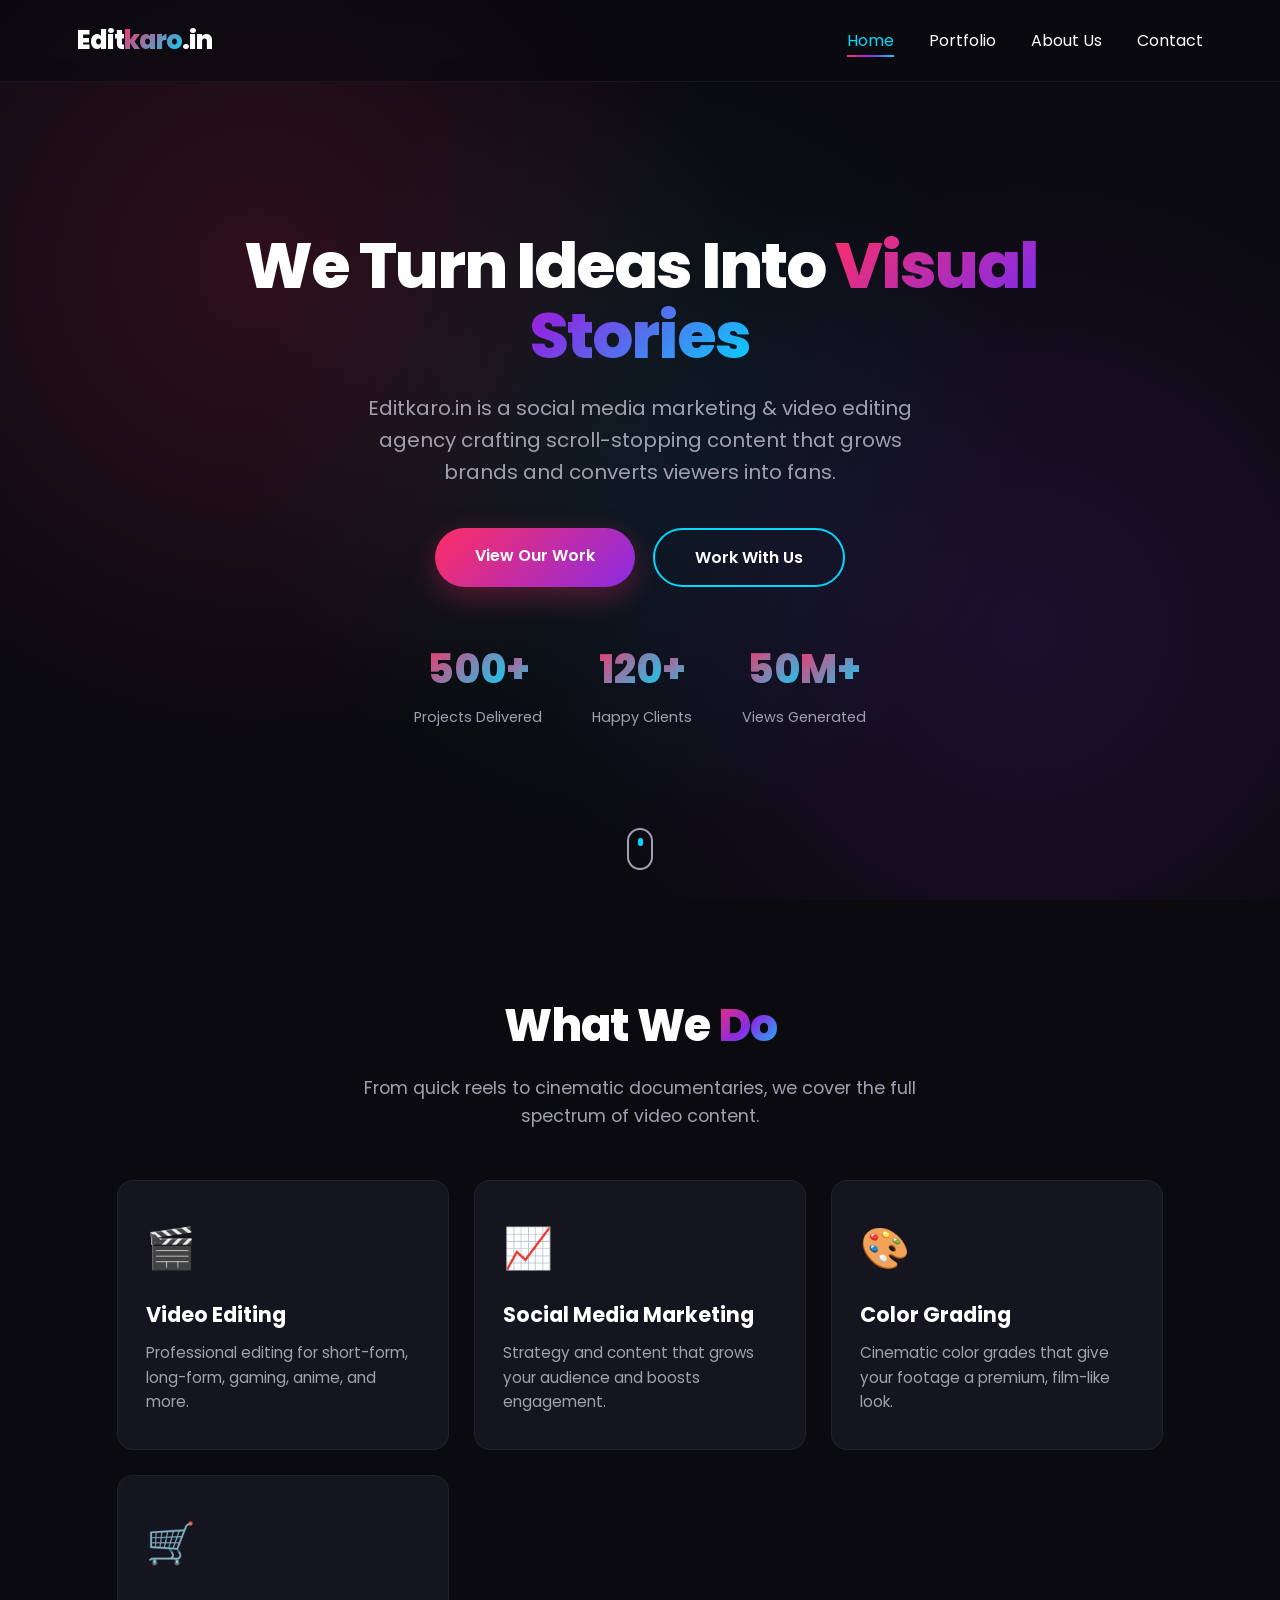
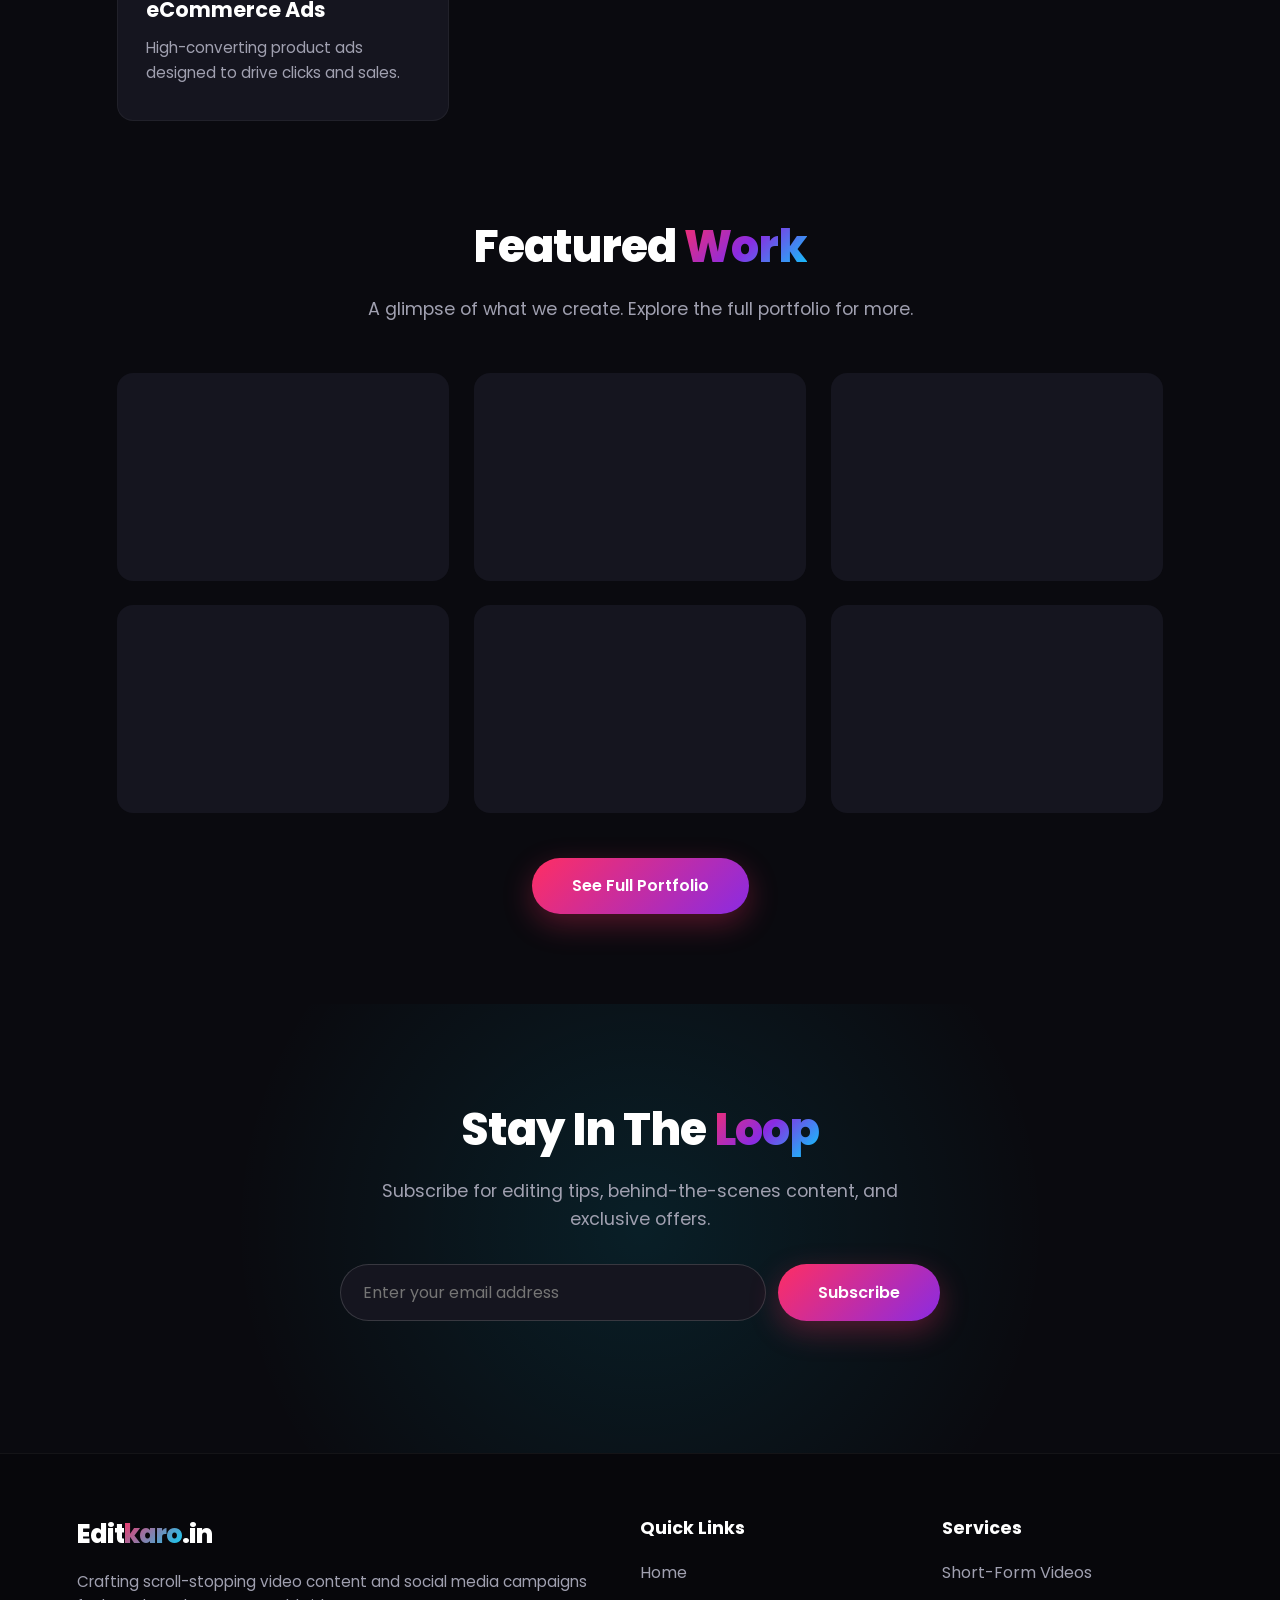
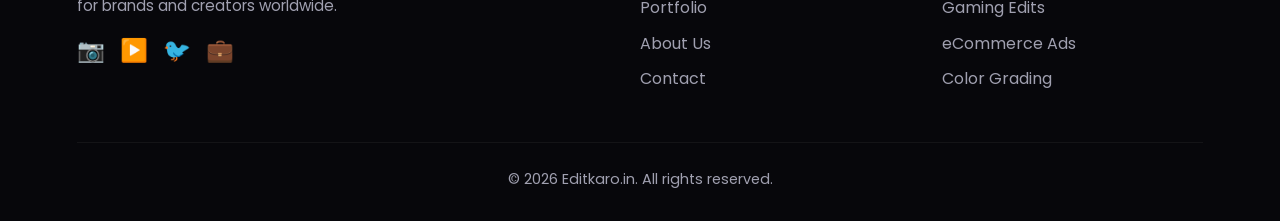
==== final-project/index.html @ 89b2201b "Add final-project: Complete Editkaro.in multi-page website" ====
<!DOCTYPE html>
<html lang="en">
<head>
    <meta charset="UTF-8">
    <meta name="viewport" content="width=device-width, initial-scale=1.0">

    <!-- SEO Meta Tags -->
    <title>Editkaro.in | Social Media Marketing & Video Editing Agency</title>
    <meta name="description" content="Editkaro.in is a creative social media marketing and video editing agency. We craft short-form videos, gaming edits, eCommerce ads, documentaries, and more that convert.">
    <meta name="keywords" content="video editing, social media marketing, short form videos, gaming edits, eCommerce ads, anime edits, Editkaro">
    <meta name="author" content="Editkaro.in">
    <meta name="robots" content="index, follow">

    <!-- Open Graph / Social Sharing -->
    <meta property="og:type" content="website">
    <meta property="og:title" content="Editkaro.in | Video Editing & Social Media Marketing">
    <meta property="og:description" content="We turn ideas into visual stories. Scroll-stopping content that converts.">
    <meta property="og:url" content="https://editkaro.in">
    <meta name="twitter:card" content="summary_large_image">

    <link rel="canonical" href="https://editkaro.in">
    <link rel="preconnect" href="https://fonts.googleapis.com">
    <link href="https://fonts.googleapis.com/css2?family=Poppins:wght@300;400;600;700;800&display=swap" rel="stylesheet">
    <link rel="stylesheet" href="css/styles.css">
</head>
<body>

    <!-- Navbar -->
    <nav class="navbar">
        <a href="index.html" class="logo">Edit<span>karo</span>.in</a>
        <button class="nav-toggle" id="navToggle" aria-label="Toggle navigation">
            <span></span><span></span><span></span>
        </button>
        <ul class="nav-links" id="navLinks">
            <li><a href="index.html" class="active">Home</a></li>
            <li><a href="portfolio.html">Portfolio</a></li>
            <li><a href="about.html">About Us</a></li>
            <li><a href="contact.html">Contact</a></li>
        </ul>
    </nav>

    <!-- Hero -->
    <header class="hero">
        <div class="hero-content">
            <h1 class="hero-title">We Turn Ideas Into <span class="gradient-text">Visual Stories</span></h1>
            <p class="hero-subtitle">Editkaro.in is a social media marketing & video editing agency crafting scroll-stopping content that grows brands and converts viewers into fans.</p>
            <div class="hero-btns">
                <a href="portfolio.html" class="cta-btn">View Our Work</a>
                <a href="contact.html" class="cta-btn btn-outline">Work With Us</a>
            </div>
            <div class="hero-stats">
                <div class="stat">
                    <span><span class="stat-number" data-target="500">0</span><span class="stat-plus">+</span></span>
                    <span class="stat-label">Projects Delivered</span>
                </div>
                <div class="stat">
                    <span><span class="stat-number" data-target="120">0</span><span class="stat-plus">+</span></span>
                    <span class="stat-label">Happy Clients</span>
                </div>
                <div class="stat">
                    <span><span class="stat-number" data-target="50">0</span><span class="stat-plus">M+</span></span>
                    <span class="stat-label">Views Generated</span>
                </div>
            </div>
        </div>
        <div class="scroll-indicator"><span></span></div>
    </header>

    <!-- Services -->
    <section class="section">
        <div class="container">
            <div class="section-head reveal">
                <h2 class="section-title">What We <span class="gradient-text">Do</span></h2>
                <p class="section-desc">From quick reels to cinematic documentaries, we cover the full spectrum of video content.</p>
            </div>
            <div class="services-grid">
                <div class="service-card reveal">
                    <div class="service-icon">🎬</div>
                    <h3>Video Editing</h3>
                    <p>Professional editing for short-form, long-form, gaming, anime, and more.</p>
                </div>
                <div class="service-card reveal">
                    <div class="service-icon">📈</div>
                    <h3>Social Media Marketing</h3>
                    <p>Strategy and content that grows your audience and boosts engagement.</p>
                </div>
                <div class="service-card reveal">
                    <div class="service-icon">🎨</div>
                    <h3>Color Grading</h3>
                    <p>Cinematic color grades that give your footage a premium, film-like look.</p>
                </div>
                <div class="service-card reveal">
                    <div class="service-icon">🛒</div>
                    <h3>eCommerce Ads</h3>
                    <p>High-converting product ads designed to drive clicks and sales.</p>
                </div>
            </div>
        </div>
    </section>

    <!-- Featured Work Preview -->
    <section class="section" style="padding-top:0;">
        <div class="container">
            <div class="section-head reveal">
                <h2 class="section-title">Featured <span class="gradient-text">Work</span></h2>
                <p class="section-desc">A glimpse of what we create. Explore the full portfolio for more.</p>
            </div>
            <div class="portfolio-grid" id="featuredGrid"></div>
            <div style="text-align:center; margin-top:45px;">
                <a href="portfolio.html" class="cta-btn">See Full Portfolio</a>
            </div>
        </div>
    </section>

    <!-- Email Subscribe -->
    <section class="subscribe-section">
        <div class="container">
            <div class="subscribe-box reveal">
                <h2 class="section-title">Stay In The <span class="gradient-text">Loop</span></h2>
                <p class="section-desc">Subscribe for editing tips, behind-the-scenes content, and exclusive offers.</p>
                <form class="subscribe-form" id="subscribeForm">
                    <input type="email" id="subscribeEmail" placeholder="Enter your email address" required>
                    <button type="submit" class="cta-btn">Subscribe</button>
                </form>
                <div class="form-message" id="subscribeMessage"></div>
            </div>
        </div>
    </section>

    <!-- Lightbox -->
    <div class="lightbox" id="lightbox">
        <span class="lightbox-close" id="lightboxClose">&times;</span>
        <div class="lightbox-content">
            <div class="lightbox-thumb" id="lightboxThumb"></div>
            <div class="lightbox-info">
                <span class="lightbox-category" id="lightboxCategory"></span>
                <h3 class="lightbox-title" id="lightboxTitle"></h3>
                <p class="lightbox-desc" id="lightboxDesc"></p>
                <a href="#" target="_blank" class="cta-btn" id="lightboxLink">Watch Video</a>
            </div>
        </div>
    </div>

    <!-- Footer -->
    <footer class="footer">
        <div class="footer-grid">
            <div class="footer-col">
                <div class="logo">Edit<span>karo</span>.in</div>
                <p style="margin-top:15px;">Crafting scroll-stopping video content and social media campaigns for brands and creators worldwide.</p>
                <div class="footer-socials">
                    <a href="#" aria-label="Instagram">📷</a>
                    <a href="#" aria-label="YouTube">▶️</a>
                    <a href="#" aria-label="Twitter">🐦</a>
                    <a href="#" aria-label="LinkedIn">💼</a>
                </div>
            </div>
            <div class="footer-col">
                <h4>Quick Links</h4>
                <ul>
                    <li><a href="index.html">Home</a></li>
                    <li><a href="portfolio.html">Portfolio</a></li>
                    <li><a href="about.html">About Us</a></li>
                    <li><a href="contact.html">Contact</a></li>
                </ul>
            </div>
            <div class="footer-col">
                <h4>Services</h4>
                <ul>
                    <li><a href="portfolio.html">Short-Form Videos</a></li>
                    <li><a href="portfolio.html">Gaming Edits</a></li>
                    <li><a href="portfolio.html">eCommerce Ads</a></li>
                    <li><a href="portfolio.html">Color Grading</a></li>
                </ul>
            </div>
        </div>
        <div class="footer-bottom">
            &copy; 2026 Editkaro.in. All rights reserved.
        </div>
    </footer>

    <script src="js/data.js"></script>
    <script src="js/main.js"></script>
    <script src="js/forms.js"></script>
</body>
</html>
---- final-project/css/styles.css ----
/* ===================================================
   Editkaro.in - Complete Website Stylesheet
   =================================================== */

* {
    margin: 0;
    padding: 0;
    box-sizing: border-box;
}

:root {
    --bg-dark: #0a0a0f;
    --bg-card: #15151f;
    --bg-elevated: #1c1c2a;
    --accent1: #ff2e63;
    --accent2: #8a2be2;
    --accent3: #00d9ff;
    --text-light: #ffffff;
    --text-muted: #a0a0b0;
    --gradient: linear-gradient(135deg, var(--accent1), var(--accent2), var(--accent3));
    --gradient-btn: linear-gradient(135deg, var(--accent1), var(--accent2));
}

html {
    scroll-behavior: smooth;
}

body {
    font-family: 'Poppins', sans-serif;
    background: var(--bg-dark);
    color: var(--text-light);
    overflow-x: hidden;
    line-height: 1.6;
}

a {
    text-decoration: none;
    color: inherit;
}

img {
    max-width: 100%;
    display: block;
}

.gradient-text {
    background: var(--gradient);
    -webkit-background-clip: text;
    background-clip: text;
    -webkit-text-fill-color: transparent;
}

.container {
    max-width: 1200px;
    margin: 0 auto;
    padding: 0 6%;
}

/* ===== Buttons ===== */
.cta-btn {
    display: inline-block;
    padding: 15px 40px;
    background: var(--gradient-btn);
    color: #fff;
    border: none;
    border-radius: 50px;
    font-family: inherit;
    font-weight: 600;
    font-size: 1rem;
    cursor: pointer;
    transition: transform 0.3s ease, box-shadow 0.3s ease;
    box-shadow: 0 10px 30px rgba(255, 46, 99, 0.3);
}

.cta-btn:hover {
    transform: translateY(-3px) scale(1.03);
    box-shadow: 0 15px 40px rgba(255, 46, 99, 0.5);
}

.btn-outline {
    background: transparent;
    border: 2px solid var(--accent3);
    box-shadow: none;
}

.btn-outline:hover {
    background: var(--accent3);
    color: var(--bg-dark);
}

/* ===== Navbar ===== */
.navbar {
    display: flex;
    justify-content: space-between;
    align-items: center;
    padding: 20px 6%;
    position: fixed;
    top: 0;
    left: 0;
    width: 100%;
    z-index: 1000;
    background: rgba(10, 10, 15, 0.75);
    backdrop-filter: blur(12px);
    border-bottom: 1px solid rgba(255, 255, 255, 0.05);
}

.logo {
    font-size: 1.6rem;
    font-weight: 800;
    letter-spacing: -1px;
}

.logo span {
    background: linear-gradient(135deg, var(--accent1), var(--accent3));
    -webkit-background-clip: text;
    background-clip: text;
    -webkit-text-fill-color: transparent;
}

.nav-links {
    display: flex;
    list-style: none;
    gap: 35px;
    align-items: center;
}

.nav-links a {
    font-weight: 400;
    transition: color 0.3s ease;
    position: relative;
}

.nav-links a::after {
    content: '';
    position: absolute;
    bottom: -5px;
    left: 0;
    width: 0;
    height: 2px;
    background: var(--gradient);
    transition: width 0.3s ease;
}

.nav-links a:hover,
.nav-links a.active {
    color: var(--accent3);
}

.nav-links a:hover::after,
.nav-links a.active::after {
    width: 100%;
}

.nav-toggle {
    display: none;
    flex-direction: column;
    gap: 5px;
    background: none;
    border: none;
    cursor: pointer;
    z-index: 1100;
}

.nav-toggle span {
    width: 25px;
    height: 3px;
    background: var(--text-light);
    border-radius: 3px;
    transition: 0.3s;
}

/* ===== Hero ===== */
.hero {
    min-height: 100vh;
    display: flex;
    flex-direction: column;
    justify-content: center;
    align-items: center;
    text-align: center;
    padding: 120px 6% 60px;
    position: relative;
    background:
        radial-gradient(circle at 20% 30%, rgba(255, 46, 99, 0.15), transparent 40%),
        radial-gradient(circle at 80% 70%, rgba(138, 43, 226, 0.15), transparent 40%),
        radial-gradient(circle at 50% 50%, rgba(0, 217, 255, 0.08), transparent 50%);
}

.hero-content {
    max-width: 850px;
    animation: fadeUp 1s ease-out;
}

@keyframes fadeUp {
    from { opacity: 0; transform: translateY(40px); }
    to { opacity: 1; transform: translateY(0); }
}

.hero-title {
    font-size: 4rem;
    font-weight: 800;
    line-height: 1.1;
    margin-bottom: 20px;
    letter-spacing: -2px;
}

.hero-subtitle {
    font-size: 1.25rem;
    color: var(--text-muted);
    margin-bottom: 40px;
    max-width: 600px;
    margin-left: auto;
    margin-right: auto;
}

.hero-btns {
    display: flex;
    gap: 18px;
    justify-content: center;
    flex-wrap: wrap;
}

/* Hero Stats */
.hero-stats {
    display: flex;
    justify-content: center;
    gap: 50px;
    margin: 50px 0 0;
    flex-wrap: wrap;
}

.stat {
    display: flex;
    flex-direction: column;
    align-items: center;
}

.stat-number, .stat-plus {
    font-size: 2.5rem;
    font-weight: 800;
    background: linear-gradient(135deg, var(--accent1), var(--accent3));
    -webkit-background-clip: text;
    background-clip: text;
    -webkit-text-fill-color: transparent;
    display: inline;
}

.stat-label {
    font-size: 0.9rem;
    color: var(--text-muted);
    margin-top: 5px;
}

/* Scroll Indicator */
.scroll-indicator {
    position: absolute;
    bottom: 30px;
    left: 50%;
    transform: translateX(-50%);
    width: 26px;
    height: 42px;
    border: 2px solid var(--text-muted);
    border-radius: 20px;
    display: flex;
    justify-content: center;
}

.scroll-indicator span {
    width: 5px;
    height: 8px;
    background: var(--accent3);
    border-radius: 5px;
    margin-top: 8px;
    animation: scrollDown 1.5s infinite;
}

@keyframes scrollDown {
    0% { opacity: 1; transform: translateY(0); }
    100% { opacity: 0; transform: translateY(15px); }
}

/* ===== Page Header (sub pages) ===== */
.page-header {
    padding: 160px 6% 70px;
    text-align: center;
    background:
        radial-gradient(circle at 50% 0%, rgba(138, 43, 226, 0.18), transparent 60%);
}

.page-header h1 {
    font-size: 3.2rem;
    font-weight: 800;
    margin-bottom: 15px;
    letter-spacing: -1px;
}

.page-header p {
    color: var(--text-muted);
    font-size: 1.15rem;
    max-width: 600px;
    margin: 0 auto;
}

/* ===== Section Heads ===== */
.section {
    padding: 90px 0;
}

.section-head {
    text-align: center;
    margin-bottom: 50px;
}

.section-title {
    font-size: 2.8rem;
    font-weight: 800;
    margin-bottom: 12px;
    letter-spacing: -1px;
}

.section-desc {
    color: var(--text-muted);
    font-size: 1.1rem;
    max-width: 600px;
    margin: 0 auto;
}

/* ===== Services Grid ===== */
.services-grid {
    display: grid;
    grid-template-columns: repeat(auto-fit, minmax(260px, 1fr));
    gap: 25px;
}

.service-card {
    background: var(--bg-card);
    padding: 35px 28px;
    border-radius: 16px;
    border: 1px solid rgba(255, 255, 255, 0.05);
    transition: transform 0.3s ease, border-color 0.3s ease;
}

.service-card:hover {
    transform: translateY(-8px);
    border-color: var(--accent2);
}

.service-icon {
    font-size: 2.5rem;
    margin-bottom: 18px;
}

.service-card h3 {
    font-size: 1.3rem;
    margin-bottom: 10px;
}

.service-card p {
    color: var(--text-muted);
    font-size: 0.95rem;
}

/* ===== Filters ===== */
.filters {
    display: flex;
    flex-wrap: wrap;
    justify-content: center;
    gap: 12px;
    margin-bottom: 50px;
}

.filter-btn {
    padding: 10px 22px;
    background: var(--bg-card);
    color: var(--text-muted);
    border: 1px solid rgba(255, 255, 255, 0.1);
    border-radius: 30px;
    cursor: pointer;
    font-family: inherit;
    font-size: 0.9rem;
    font-weight: 500;
    transition: all 0.3s ease;
}

.filter-btn:hover {
    color: #fff;
    border-color: var(--accent3);
}

.filter-btn.active {
    background: var(--gradient-btn);
    color: #fff;
    border-color: transparent;
}

/* ===== Portfolio Grid ===== */
.portfolio-grid {
    display: grid;
    grid-template-columns: repeat(auto-fill, minmax(300px, 1fr));
    gap: 25px;
}

.portfolio-item {
    position: relative;
    border-radius: 16px;
    overflow: hidden;
    cursor: pointer;
    aspect-ratio: 16 / 10;
    background: var(--bg-card);
    animation: itemFade 0.5s ease forwards;
}

@keyframes itemFade {
    from { opacity: 0; transform: scale(0.9); }
    to { opacity: 1; transform: scale(1); }
}

.portfolio-item .thumb {
    width: 100%;
    height: 100%;
    background-size: cover;
    background-position: center;
    transition: transform 0.5s ease;
}

.portfolio-item:hover .thumb {
    transform: scale(1.1);
}

.portfolio-item .overlay {
    position: absolute;
    inset: 0;
    background: linear-gradient(to top, rgba(10, 10, 15, 0.95) 0%, rgba(10, 10, 15, 0.3) 60%, transparent 100%);
    display: flex;
    flex-direction: column;
    justify-content: flex-end;
    padding: 20px;
    opacity: 0;
    transition: opacity 0.4s ease;
}

.portfolio-item:hover .overlay {
    opacity: 1;
}

.portfolio-item .play-icon {
    position: absolute;
    top: 50%;
    left: 50%;
    transform: translate(-50%, -50%) scale(0.5);
    width: 60px;
    height: 60px;
    background: rgba(255, 255, 255, 0.15);
    backdrop-filter: blur(5px);
    border-radius: 50%;
    display: flex;
    align-items: center;
    justify-content: center;
    opacity: 0;
    transition: all 0.4s ease;
}

.portfolio-item .play-icon::after {
    content: '';
    border-left: 18px solid #fff;
    border-top: 11px solid transparent;
    border-bottom: 11px solid transparent;
    margin-left: 5px;
}

.portfolio-item:hover .play-icon {
    opacity: 1;
    transform: translate(-50%, -50%) scale(1);
}

.portfolio-item .item-category {
    font-size: 0.75rem;
    color: var(--accent3);
    text-transform: uppercase;
    letter-spacing: 1.5px;
    font-weight: 600;
    margin-bottom: 5px;
}

.portfolio-item .item-title {
    font-size: 1.1rem;
    font-weight: 600;
}

/* ===== Lightbox ===== */
.lightbox {
    position: fixed;
    inset: 0;
    background: rgba(5, 5, 10, 0.95);
    backdrop-filter: blur(10px);
    z-index: 2000;
    display: flex;
    align-items: center;
    justify-content: center;
    padding: 20px;
    opacity: 0;
    visibility: hidden;
    transition: opacity 0.3s ease, visibility 0.3s ease;
}

.lightbox.active {
    opacity: 1;
    visibility: visible;
}

.lightbox-content {
    background: var(--bg-card);
    border-radius: 20px;
    overflow: hidden;
    max-width: 800px;
    width: 100%;
    display: grid;
    grid-template-columns: 1fr 1fr;
    transform: scale(0.85);
    transition: transform 0.3s ease;
    border: 1px solid rgba(255, 255, 255, 0.1);
}

.lightbox.active .lightbox-content {
    transform: scale(1);
}

.lightbox-thumb {
    background-size: cover;
    background-position: center;
    min-height: 350px;
}

.lightbox-info {
    padding: 40px;
    display: flex;
    flex-direction: column;
    justify-content: center;
}

.lightbox-category {
    font-size: 0.8rem;
    color: var(--accent3);
    text-transform: uppercase;
    letter-spacing: 2px;
    font-weight: 600;
    margin-bottom: 12px;
}

.lightbox-title {
    font-size: 1.8rem;
    margin-bottom: 15px;
}

.lightbox-desc {
    color: var(--text-muted);
    margin-bottom: 30px;
}

.lightbox-close {
    position: absolute;
    top: 25px;
    right: 35px;
    font-size: 2.5rem;
    color: #fff;
    cursor: pointer;
    transition: transform 0.3s ease, color 0.3s ease;
    line-height: 1;
}

.lightbox-close:hover {
    transform: rotate(90deg);
    color: var(--accent1);
}

/* ===== Email Subscribe Section ===== */
.subscribe-section {
    padding: 90px 0;
    text-align: center;
    background:
        radial-gradient(circle at 50% 50%, rgba(0, 217, 255, 0.1), transparent 60%);
}

.subscribe-box {
    max-width: 600px;
    margin: 0 auto;
}

.subscribe-form {
    display: flex;
    gap: 12px;
    margin-top: 30px;
    flex-wrap: wrap;
    justify-content: center;
}

.subscribe-form input {
    flex: 1;
    min-width: 250px;
    padding: 15px 22px;
    border-radius: 50px;
    border: 1px solid rgba(255, 255, 255, 0.15);
    background: var(--bg-card);
    color: #fff;
    font-family: inherit;
    font-size: 1rem;
}

.subscribe-form input:focus {
    outline: none;
    border-color: var(--accent3);
}

.form-message {
    margin-top: 18px;
    font-size: 0.95rem;
    min-height: 24px;
}

.form-message.success { color: #38ef7d; }
.form-message.error { color: var(--accent1); }

/* ===== Team Grid ===== */
.team-grid {
    display: grid;
    grid-template-columns: repeat(auto-fit, minmax(220px, 1fr));
    gap: 28px;
}

.team-card {
    background: var(--bg-card);
    border-radius: 16px;
    padding: 30px 20px;
    text-align: center;
    border: 1px solid rgba(255, 255, 255, 0.05);
    transition: transform 0.3s ease, border-color 0.3s ease;
}

.team-card:hover {
    transform: translateY(-8px);
    border-color: var(--accent1);
}

.team-card img {
    width: 110px;
    height: 110px;
    border-radius: 50%;
    object-fit: cover;
    margin: 0 auto 18px;
    border: 3px solid var(--accent2);
}

.team-card h3 {
    font-size: 1.2rem;
    margin-bottom: 4px;
}

.team-card .role {
    color: var(--accent3);
    font-size: 0.9rem;
    margin-bottom: 12px;
}

.team-card .socials {
    display: flex;
    justify-content: center;
    gap: 12px;
    font-size: 1.2rem;
}

/* ===== Mission / Vision ===== */
.mv-grid {
    display: grid;
    grid-template-columns: repeat(auto-fit, minmax(280px, 1fr));
    gap: 28px;
    margin-bottom: 70px;
}

.mv-card {
    background: var(--bg-card);
    padding: 40px 32px;
    border-radius: 16px;
    border-left: 4px solid var(--accent1);
}

.mv-card:nth-child(2) {
    border-left-color: var(--accent3);
}

.mv-card h3 {
    font-size: 1.6rem;
    margin-bottom: 15px;
}

.mv-card p {
    color: var(--text-muted);
}

/* ===== Contact Page ===== */
.contact-wrapper {
    display: grid;
    grid-template-columns: 1fr 1fr;
    gap: 50px;
    align-items: start;
}

.contact-info h3 {
    font-size: 1.8rem;
    margin-bottom: 20px;
}

.contact-info p {
    color: var(--text-muted);
    margin-bottom: 25px;
}

.contact-detail {
    display: flex;
    align-items: center;
    gap: 15px;
    margin-bottom: 20px;
}

.contact-detail .icon {
    font-size: 1.5rem;
    width: 50px;
    height: 50px;
    background: var(--bg-card);
    border-radius: 12px;
    display: flex;
    align-items: center;
    justify-content: center;
    flex-shrink: 0;
}

.contact-form {
    background: var(--bg-card);
    padding: 35px;
    border-radius: 16px;
    border: 1px solid rgba(255, 255, 255, 0.05);
}

.form-group {
    margin-bottom: 20px;
}

.form-group label {
    display: block;
    margin-bottom: 8px;
    font-size: 0.9rem;
    color: var(--text-muted);
}

.form-group input,
.form-group textarea {
    width: 100%;
    padding: 13px 18px;
    border-radius: 10px;
    border: 1px solid rgba(255, 255, 255, 0.15);
    background: var(--bg-elevated);
    color: #fff;
    font-family: inherit;
    font-size: 0.95rem;
}

.form-group input:focus,
.form-group textarea:focus {
    outline: none;
    border-color: var(--accent3);
}

.form-group textarea {
    resize: vertical;
    min-height: 120px;
}

/* ===== Footer ===== */
.footer {
    background: #07070b;
    padding: 60px 6% 30px;
    border-top: 1px solid rgba(255, 255, 255, 0.05);
}

.footer-grid {
    display: grid;
    grid-template-columns: 2fr 1fr 1fr;
    gap: 40px;
    max-width: 1200px;
    margin: 0 auto 40px;
}

.footer-col h4 {
    font-size: 1.1rem;
    margin-bottom: 18px;
}

.footer-col p {
    color: var(--text-muted);
    font-size: 0.95rem;
    margin-bottom: 12px;
}

.footer-col ul {
    list-style: none;
}

.footer-col ul li {
    margin-bottom: 10px;
}

.footer-col ul li a {
    color: var(--text-muted);
    transition: color 0.3s ease;
}

.footer-col ul li a:hover {
    color: var(--accent3);
}

.footer-socials {
    display: flex;
    gap: 15px;
    font-size: 1.4rem;
    margin-top: 15px;
}

.footer-bottom {
    text-align: center;
    color: var(--text-muted);
    font-size: 0.9rem;
    padding-top: 25px;
    border-top: 1px solid rgba(255, 255, 255, 0.05);
    max-width: 1200px;
    margin: 0 auto;
}

/* ===== Reveal on Scroll ===== */
.reveal {
    opacity: 0;
    transform: translateY(40px);
    transition: opacity 0.7s ease, transform 0.7s ease;
}

.reveal.visible {
    opacity: 1;
    transform: translateY(0);
}

/* ===== Responsive ===== */
@media (max-width: 768px) {
    .nav-toggle {
        display: flex;
    }

    .nav-links {
        position: fixed;
        top: 0;
        right: 0;
        height: 100vh;
        flex-direction: column;
        justify-content: center;
        background: rgba(15, 15, 25, 0.98);
        backdrop-filter: blur(12px);
        width: 250px;
        gap: 35px;
        transform: translateX(100%);
        transition: transform 0.4s ease;
    }

    .nav-links.open {
        transform: translateX(0);
    }

    .hero-title {
        font-size: 2.5rem;
        letter-spacing: -1px;
    }

    .hero-subtitle {
        font-size: 1.05rem;
    }

    .section-title,
    .page-header h1 {
        font-size: 2rem;
    }

    .lightbox-content {
        grid-template-columns: 1fr;
        max-width: 400px;
    }

    .lightbox-thumb {
        min-height: 200px;
    }

    .contact-wrapper {
        grid-template-columns: 1fr;
        gap: 35px;
    }

    .footer-grid {
        grid-template-columns: 1fr;
        gap: 30px;
    }
}

@media (max-width: 480px) {
    .hero-title {
        font-size: 2rem;
    }

    .hero-stats {
        gap: 25px;
    }

    .portfolio-grid {
        grid-template-columns: 1fr;
    }

    .subscribe-form input {
        min-width: 100%;
    }

    .section {
        padding: 60px 0;
    }
}
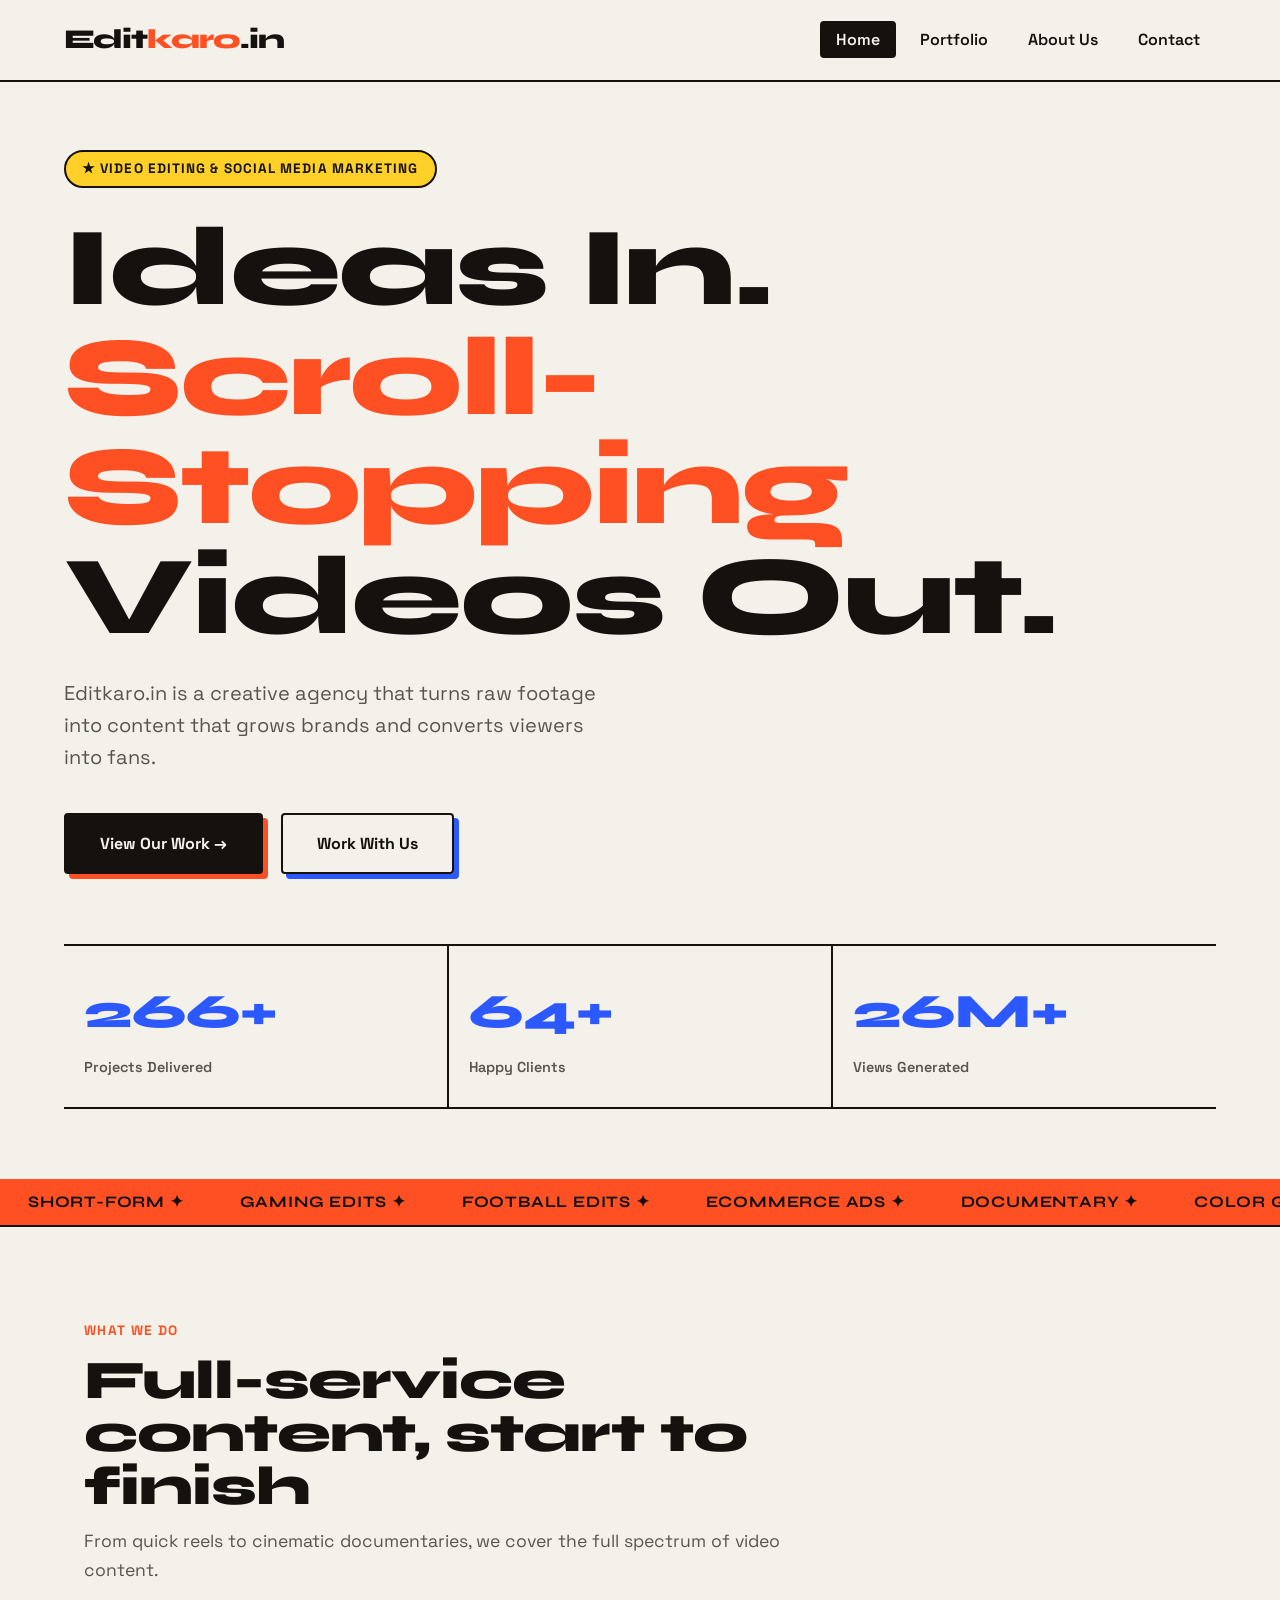
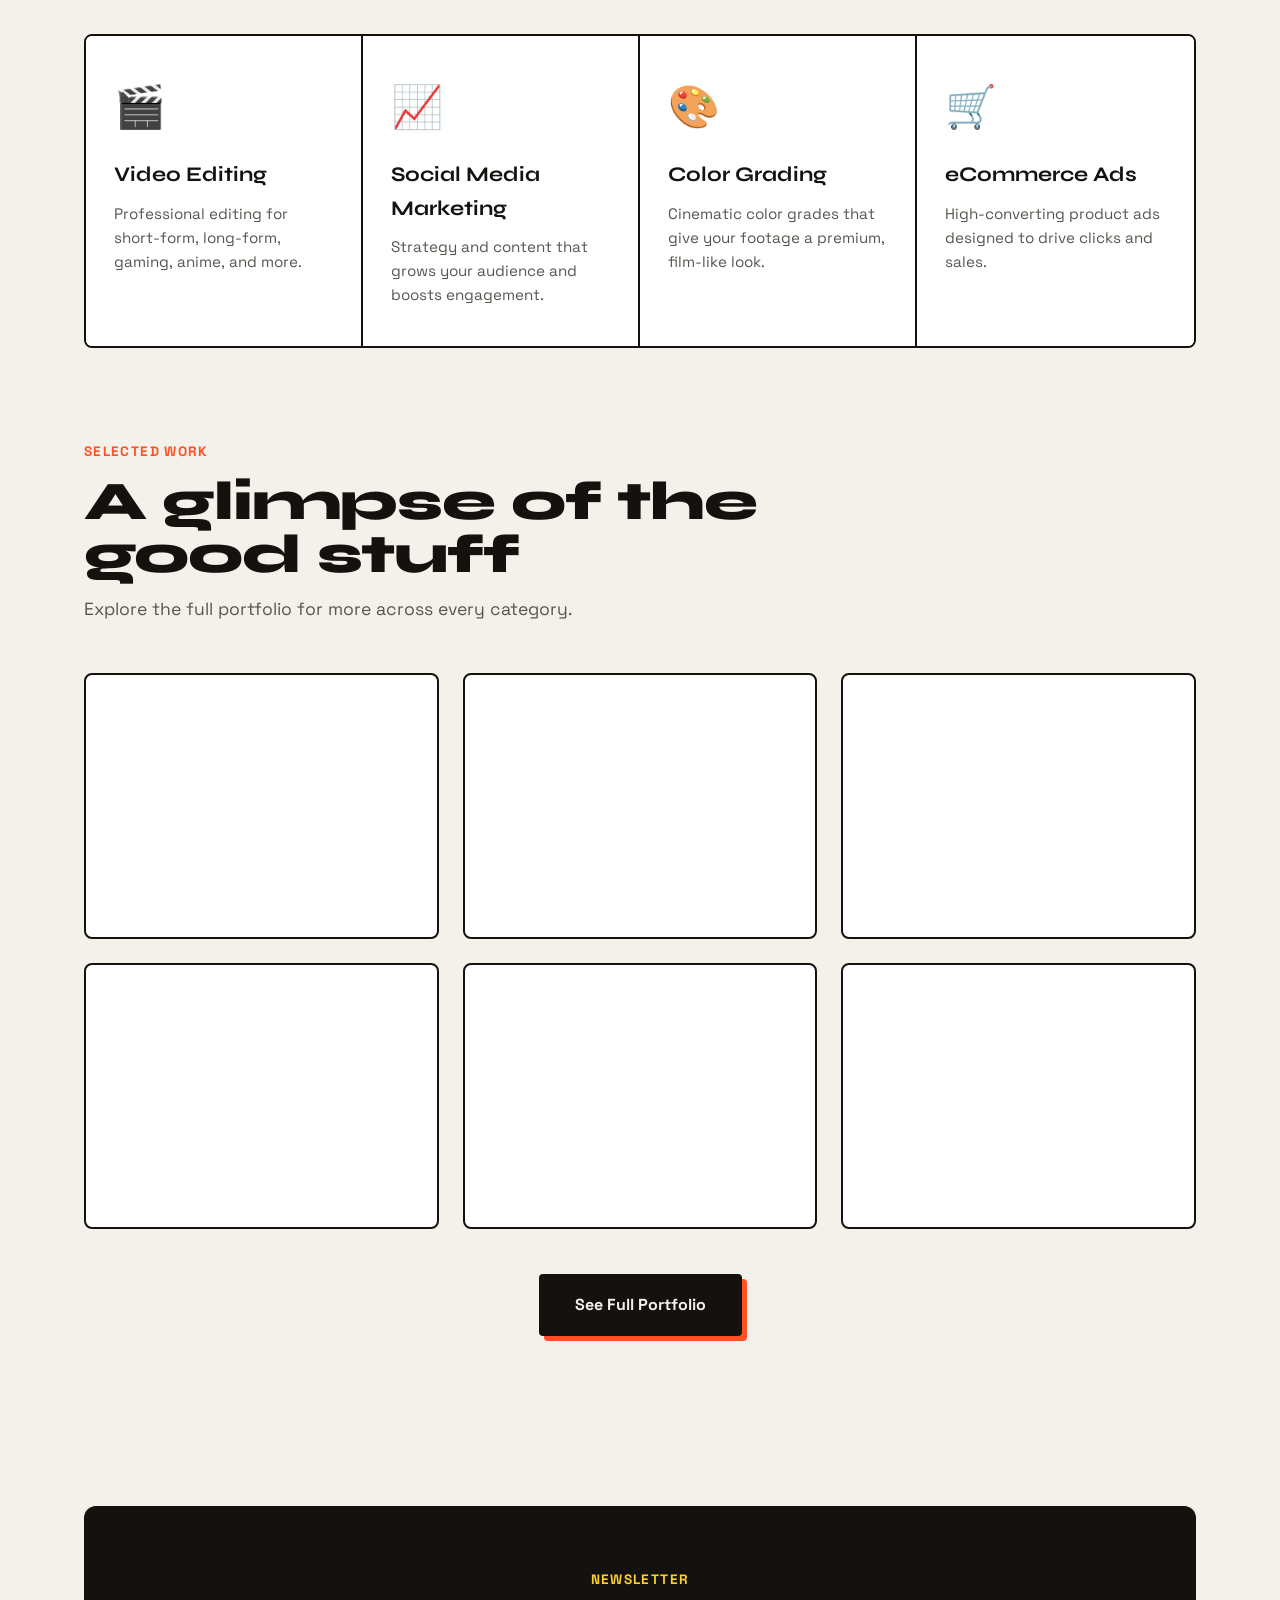
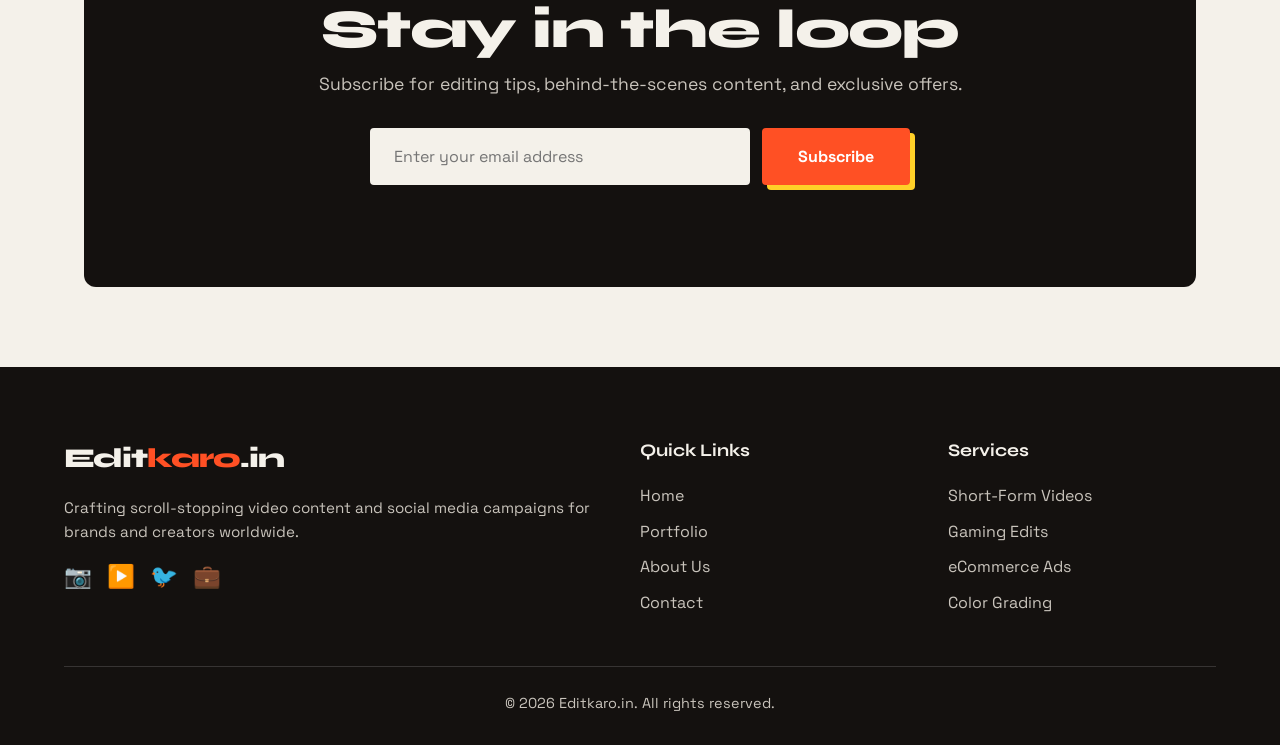
==== commit dfcb30b4: "Redesign final-project with bold editorial light theme (distinct from assignment-4)" ====
--- a/final-project/index.html
+++ b/final-project/index.html
@@ -20,7 +20,7 @@
 
     <link rel="canonical" href="https://editkaro.in">
     <link rel="preconnect" href="https://fonts.googleapis.com">
-    <link href="https://fonts.googleapis.com/css2?family=Poppins:wght@300;400;600;700;800&display=swap" rel="stylesheet">
+    <link href="https://fonts.googleapis.com/css2?family=Space+Grotesk:wght@400;500;600;700&family=Syne:wght@600;700;800&display=swap" rel="stylesheet">
     <link rel="stylesheet" href="css/styles.css">
 </head>
 <body>
@@ -41,36 +41,44 @@
 
     <!-- Hero -->
     <header class="hero">
-        <div class="hero-content">
-            <h1 class="hero-title">We Turn Ideas Into <span class="gradient-text">Visual Stories</span></h1>
-            <p class="hero-subtitle">Editkaro.in is a social media marketing & video editing agency crafting scroll-stopping content that grows brands and converts viewers into fans.</p>
+        <div class="hero-inner">
+            <span class="hero-eyebrow">★ Video Editing & Social Media Marketing</span>
+            <h1 class="hero-title display">Ideas In. <em>Scroll-Stopping</em> Videos Out.</h1>
+            <p class="hero-subtitle">Editkaro.in is a creative agency that turns raw footage into content that grows brands and converts viewers into fans.</p>
             <div class="hero-btns">
-                <a href="portfolio.html" class="cta-btn">View Our Work</a>
+                <a href="portfolio.html" class="cta-btn">View Our Work →</a>
                 <a href="contact.html" class="cta-btn btn-outline">Work With Us</a>
             </div>
             <div class="hero-stats">
                 <div class="stat">
-                    <span><span class="stat-number" data-target="500">0</span><span class="stat-plus">+</span></span>
+                    <span class="stat-number" data-target="500">0</span><span class="stat-plus">+</span>
                     <span class="stat-label">Projects Delivered</span>
                 </div>
                 <div class="stat">
-                    <span><span class="stat-number" data-target="120">0</span><span class="stat-plus">+</span></span>
+                    <span class="stat-number" data-target="120">0</span><span class="stat-plus">+</span>
                     <span class="stat-label">Happy Clients</span>
                 </div>
                 <div class="stat">
-                    <span><span class="stat-number" data-target="50">0</span><span class="stat-plus">M+</span></span>
+                    <span class="stat-number" data-target="50">0</span><span class="stat-plus">M+</span>
                     <span class="stat-label">Views Generated</span>
                 </div>
             </div>
         </div>
-        <div class="scroll-indicator"><span></span></div>
     </header>
+
+    <!-- Marquee Ticker -->
+    <div class="marquee">
+        <div class="marquee-track">
+            <span>Short-Form ✦</span><span>Gaming Edits ✦</span><span>Football Edits ✦</span><span>eCommerce Ads ✦</span><span>Documentary ✦</span><span>Color Grading ✦</span><span>Anime ✦</span><span>Ads ✦</span><span>Short-Form ✦</span><span>Gaming Edits ✦</span><span>Football Edits ✦</span><span>eCommerce Ads ✦</span><span>Documentary ✦</span><span>Color Grading ✦</span><span>Anime ✦</span><span>Ads ✦</span>
+        </div>
+    </div>
 
     <!-- Services -->
     <section class="section">
         <div class="container">
             <div class="section-head reveal">
-                <h2 class="section-title">What We <span class="gradient-text">Do</span></h2>
+                <span class="section-tag">What We Do</span>
+                <h2 class="section-title display">Full-service content, start to finish</h2>
                 <p class="section-desc">From quick reels to cinematic documentaries, we cover the full spectrum of video content.</p>
             </div>
             <div class="services-grid">
@@ -102,8 +110,9 @@
     <section class="section" style="padding-top:0;">
         <div class="container">
             <div class="section-head reveal">
-                <h2 class="section-title">Featured <span class="gradient-text">Work</span></h2>
-                <p class="section-desc">A glimpse of what we create. Explore the full portfolio for more.</p>
+                <span class="section-tag">Selected Work</span>
+                <h2 class="section-title display">A glimpse of the good stuff</h2>
+                <p class="section-desc">Explore the full portfolio for more across every category.</p>
             </div>
             <div class="portfolio-grid" id="featuredGrid"></div>
             <div style="text-align:center; margin-top:45px;">
@@ -116,7 +125,8 @@
     <section class="subscribe-section">
         <div class="container">
             <div class="subscribe-box reveal">
-                <h2 class="section-title">Stay In The <span class="gradient-text">Loop</span></h2>
+                <span class="section-tag">Newsletter</span>
+                <h2 class="section-title display">Stay in the loop</h2>
                 <p class="section-desc">Subscribe for editing tips, behind-the-scenes content, and exclusive offers.</p>
                 <form class="subscribe-form" id="subscribeForm">
                     <input type="email" id="subscribeEmail" placeholder="Enter your email address" required>
--- a/final-project/css/styles.css
+++ b/final-project/css/styles.css
@@ -1,5 +1,6 @@
 /* ===================================================
    Editkaro.in - Complete Website Stylesheet
+   Design: Bold editorial light theme
    =================================================== */
 
 * {
@@ -9,16 +10,14 @@
 }
 
 :root {
-    --bg-dark: #0a0a0f;
-    --bg-card: #15151f;
-    --bg-elevated: #1c1c2a;
-    --accent1: #ff2e63;
-    --accent2: #8a2be2;
-    --accent3: #00d9ff;
-    --text-light: #ffffff;
-    --text-muted: #a0a0b0;
-    --gradient: linear-gradient(135deg, var(--accent1), var(--accent2), var(--accent3));
-    --gradient-btn: linear-gradient(135deg, var(--accent1), var(--accent2));
+    --bg: #f4f1ea;
+    --bg-alt: #ffffff;
+    --ink: #14110f;
+    --ink-soft: #5a544e;
+    --accent: #ff5024;       /* electric orange */
+    --accent-2: #2b59ff;     /* bold blue */
+    --accent-3: #ffd028;     /* sun yellow */
+    --line: #14110f;
 }
 
 html {
@@ -26,66 +25,67 @@
 }
 
 body {
-    font-family: 'Poppins', sans-serif;
-    background: var(--bg-dark);
-    color: var(--text-light);
+    font-family: 'Space Grotesk', sans-serif;
+    background: var(--bg);
+    color: var(--ink);
     overflow-x: hidden;
     line-height: 1.6;
 }
 
-a {
-    text-decoration: none;
-    color: inherit;
-}
-
-img {
-    max-width: 100%;
-    display: block;
-}
-
-.gradient-text {
-    background: var(--gradient);
-    -webkit-background-clip: text;
-    background-clip: text;
-    -webkit-text-fill-color: transparent;
+a { text-decoration: none; color: inherit; }
+img { max-width: 100%; display: block; }
+
+.display {
+    font-family: 'Syne', sans-serif;
+    font-weight: 800;
+    letter-spacing: -0.02em;
+    line-height: 0.98;
 }
 
 .container {
-    max-width: 1200px;
+    max-width: 1240px;
     margin: 0 auto;
-    padding: 0 6%;
+    padding: 0 5%;
 }
 
 /* ===== Buttons ===== */
 .cta-btn {
-    display: inline-block;
-    padding: 15px 40px;
-    background: var(--gradient-btn);
-    color: #fff;
-    border: none;
-    border-radius: 50px;
-    font-family: inherit;
-    font-weight: 600;
+    display: inline-flex;
+    align-items: center;
+    gap: 10px;
+    padding: 16px 34px;
+    background: var(--ink);
+    color: var(--bg);
+    border: 2px solid var(--ink);
+    border-radius: 4px;
+    font-family: 'Space Grotesk', sans-serif;
+    font-weight: 700;
     font-size: 1rem;
     cursor: pointer;
-    transition: transform 0.3s ease, box-shadow 0.3s ease;
-    box-shadow: 0 10px 30px rgba(255, 46, 99, 0.3);
+    transition: transform 0.15s ease, background 0.2s ease, color 0.2s ease, box-shadow 0.2s ease;
+    box-shadow: 5px 5px 0 var(--accent);
 }
 
 .cta-btn:hover {
-    transform: translateY(-3px) scale(1.03);
-    box-shadow: 0 15px 40px rgba(255, 46, 99, 0.5);
+    transform: translate(-2px, -2px);
+    box-shadow: 7px 7px 0 var(--accent);
+}
+
+.cta-btn:active {
+    transform: translate(2px, 2px);
+    box-shadow: 2px 2px 0 var(--accent);
 }
 
 .btn-outline {
     background: transparent;
-    border: 2px solid var(--accent3);
-    box-shadow: none;
+    color: var(--ink);
+    box-shadow: 5px 5px 0 var(--accent-2);
 }
 
 .btn-outline:hover {
-    background: var(--accent3);
-    color: var(--bg-dark);
+    background: var(--accent-2);
+    color: #fff;
+    box-shadow: 7px 7px 0 var(--ink);
 }
 
 /* ===== Navbar ===== */
@@ -93,62 +93,45 @@
     display: flex;
     justify-content: space-between;
     align-items: center;
-    padding: 20px 6%;
+    padding: 18px 5%;
     position: fixed;
     top: 0;
     left: 0;
     width: 100%;
     z-index: 1000;
-    background: rgba(10, 10, 15, 0.75);
-    backdrop-filter: blur(12px);
-    border-bottom: 1px solid rgba(255, 255, 255, 0.05);
+    background: var(--bg);
+    border-bottom: 2px solid var(--line);
 }
 
 .logo {
-    font-size: 1.6rem;
+    font-family: 'Syne', sans-serif;
+    font-size: 1.7rem;
     font-weight: 800;
     letter-spacing: -1px;
 }
 
 .logo span {
-    background: linear-gradient(135deg, var(--accent1), var(--accent3));
-    -webkit-background-clip: text;
-    background-clip: text;
-    -webkit-text-fill-color: transparent;
+    color: var(--accent);
 }
 
 .nav-links {
     display: flex;
     list-style: none;
-    gap: 35px;
+    gap: 8px;
     align-items: center;
 }
 
 .nav-links a {
-    font-weight: 400;
-    transition: color 0.3s ease;
-    position: relative;
-}
-
-.nav-links a::after {
-    content: '';
-    position: absolute;
-    bottom: -5px;
-    left: 0;
-    width: 0;
-    height: 2px;
-    background: var(--gradient);
-    transition: width 0.3s ease;
+    font-weight: 600;
+    padding: 8px 16px;
+    border-radius: 4px;
+    transition: background 0.2s ease, color 0.2s ease;
 }
 
 .nav-links a:hover,
 .nav-links a.active {
-    color: var(--accent3);
-}
-
-.nav-links a:hover::after,
-.nav-links a.active::after {
-    width: 100%;
+    background: var(--ink);
+    color: var(--bg);
 }
 
 .nav-toggle {
@@ -162,200 +145,211 @@
 }
 
 .nav-toggle span {
-    width: 25px;
+    width: 26px;
     height: 3px;
-    background: var(--text-light);
+    background: var(--ink);
     border-radius: 3px;
     transition: 0.3s;
 }
 
+/* ===== Marquee Ticker ===== */
+.marquee {
+    background: var(--accent);
+    color: var(--ink);
+    border-bottom: 2px solid var(--line);
+    overflow: hidden;
+    white-space: nowrap;
+    padding: 10px 0;
+}
+
+.marquee-track {
+    display: inline-block;
+    animation: scrollX 22s linear infinite;
+    font-family: 'Syne', sans-serif;
+    font-weight: 700;
+    font-size: 1rem;
+    text-transform: uppercase;
+    letter-spacing: 0.05em;
+}
+
+.marquee-track span {
+    margin: 0 28px;
+}
+
+@keyframes scrollX {
+    from { transform: translateX(0); }
+    to { transform: translateX(-50%); }
+}
+
 /* ===== Hero ===== */
 .hero {
-    min-height: 100vh;
-    display: flex;
-    flex-direction: column;
-    justify-content: center;
-    align-items: center;
-    text-align: center;
-    padding: 120px 6% 60px;
+    padding: 150px 5% 70px;
     position: relative;
-    background:
-        radial-gradient(circle at 20% 30%, rgba(255, 46, 99, 0.15), transparent 40%),
-        radial-gradient(circle at 80% 70%, rgba(138, 43, 226, 0.15), transparent 40%),
-        radial-gradient(circle at 50% 50%, rgba(0, 217, 255, 0.08), transparent 50%);
-}
-
-.hero-content {
-    max-width: 850px;
-    animation: fadeUp 1s ease-out;
-}
-
-@keyframes fadeUp {
-    from { opacity: 0; transform: translateY(40px); }
-    to { opacity: 1; transform: translateY(0); }
+}
+
+.hero-inner {
+    max-width: 1240px;
+    margin: 0 auto;
+}
+
+.hero-eyebrow {
+    display: inline-block;
+    background: var(--accent-3);
+    border: 2px solid var(--line);
+    padding: 6px 16px;
+    border-radius: 50px;
+    font-weight: 700;
+    font-size: 0.85rem;
+    text-transform: uppercase;
+    letter-spacing: 0.08em;
+    margin-bottom: 25px;
 }
 
 .hero-title {
-    font-size: 4rem;
-    font-weight: 800;
-    line-height: 1.1;
-    margin-bottom: 20px;
-    letter-spacing: -2px;
+    font-size: clamp(2.8rem, 9vw, 7rem);
+    margin-bottom: 25px;
+    max-width: 14ch;
+}
+
+.hero-title em {
+    font-style: normal;
+    color: var(--accent);
+    position: relative;
 }
 
 .hero-subtitle {
     font-size: 1.25rem;
-    color: var(--text-muted);
+    color: var(--ink-soft);
+    max-width: 560px;
     margin-bottom: 40px;
-    max-width: 600px;
-    margin-left: auto;
-    margin-right: auto;
 }
 
 .hero-btns {
     display: flex;
     gap: 18px;
-    justify-content: center;
     flex-wrap: wrap;
 }
 
 /* Hero Stats */
 .hero-stats {
     display: flex;
-    justify-content: center;
-    gap: 50px;
-    margin: 50px 0 0;
+    gap: 0;
+    margin-top: 70px;
+    border-top: 2px solid var(--line);
+    border-bottom: 2px solid var(--line);
     flex-wrap: wrap;
 }
 
 .stat {
-    display: flex;
-    flex-direction: column;
-    align-items: center;
-}
+    flex: 1;
+    min-width: 140px;
+    padding: 28px 20px;
+    border-right: 2px solid var(--line);
+}
+
+.stat:last-child { border-right: none; }
 
 .stat-number, .stat-plus {
-    font-size: 2.5rem;
+    font-family: 'Syne', sans-serif;
+    font-size: 3rem;
     font-weight: 800;
-    background: linear-gradient(135deg, var(--accent1), var(--accent3));
-    -webkit-background-clip: text;
-    background-clip: text;
-    -webkit-text-fill-color: transparent;
     display: inline;
+    color: var(--accent-2);
 }
 
 .stat-label {
+    display: block;
     font-size: 0.9rem;
-    color: var(--text-muted);
+    color: var(--ink-soft);
     margin-top: 5px;
-}
-
-/* Scroll Indicator */
-.scroll-indicator {
-    position: absolute;
-    bottom: 30px;
-    left: 50%;
-    transform: translateX(-50%);
-    width: 26px;
-    height: 42px;
-    border: 2px solid var(--text-muted);
-    border-radius: 20px;
-    display: flex;
-    justify-content: center;
-}
-
-.scroll-indicator span {
-    width: 5px;
-    height: 8px;
-    background: var(--accent3);
-    border-radius: 5px;
-    margin-top: 8px;
-    animation: scrollDown 1.5s infinite;
-}
-
-@keyframes scrollDown {
-    0% { opacity: 1; transform: translateY(0); }
-    100% { opacity: 0; transform: translateY(15px); }
+    font-weight: 600;
 }
 
 /* ===== Page Header (sub pages) ===== */
 .page-header {
-    padding: 160px 6% 70px;
-    text-align: center;
+    padding: 150px 5% 60px;
+    border-bottom: 2px solid var(--line);
     background:
-        radial-gradient(circle at 50% 0%, rgba(138, 43, 226, 0.18), transparent 60%);
+        repeating-linear-gradient(45deg, transparent, transparent 18px, rgba(20,17,15,0.03) 18px, rgba(20,17,15,0.03) 20px);
 }
 
 .page-header h1 {
-    font-size: 3.2rem;
-    font-weight: 800;
-    margin-bottom: 15px;
-    letter-spacing: -1px;
+    font-size: clamp(2.5rem, 7vw, 5rem);
+    margin-bottom: 18px;
 }
 
 .page-header p {
-    color: var(--text-muted);
+    color: var(--ink-soft);
     font-size: 1.15rem;
     max-width: 600px;
-    margin: 0 auto;
-}
-
-/* ===== Section Heads ===== */
+}
+
+/* ===== Sections ===== */
 .section {
     padding: 90px 0;
 }
 
 .section-head {
-    text-align: center;
     margin-bottom: 50px;
+    max-width: 700px;
+}
+
+.section-tag {
+    display: inline-block;
+    font-weight: 700;
+    font-size: 0.85rem;
+    text-transform: uppercase;
+    letter-spacing: 0.1em;
+    color: var(--accent);
+    margin-bottom: 12px;
 }
 
 .section-title {
-    font-size: 2.8rem;
-    font-weight: 800;
-    margin-bottom: 12px;
-    letter-spacing: -1px;
+    font-size: clamp(2rem, 5vw, 3.4rem);
+    margin-bottom: 14px;
 }
 
 .section-desc {
-    color: var(--text-muted);
+    color: var(--ink-soft);
     font-size: 1.1rem;
-    max-width: 600px;
-    margin: 0 auto;
-}
-
-/* ===== Services Grid ===== */
+}
+
+/* ===== Services (bento) ===== */
 .services-grid {
     display: grid;
-    grid-template-columns: repeat(auto-fit, minmax(260px, 1fr));
-    gap: 25px;
+    grid-template-columns: repeat(4, 1fr);
+    gap: 0;
+    border: 2px solid var(--line);
+    border-radius: 8px;
+    overflow: hidden;
 }
 
 .service-card {
-    background: var(--bg-card);
-    padding: 35px 28px;
-    border-radius: 16px;
-    border: 1px solid rgba(255, 255, 255, 0.05);
-    transition: transform 0.3s ease, border-color 0.3s ease;
-}
+    padding: 38px 28px;
+    border-right: 2px solid var(--line);
+    background: var(--bg-alt);
+    transition: background 0.25s ease, transform 0.2s ease;
+}
+
+.service-card:last-child { border-right: none; }
 
 .service-card:hover {
-    transform: translateY(-8px);
-    border-color: var(--accent2);
+    background: var(--accent-3);
 }
 
 .service-icon {
-    font-size: 2.5rem;
+    font-size: 2.6rem;
     margin-bottom: 18px;
 }
 
 .service-card h3 {
+    font-family: 'Syne', sans-serif;
     font-size: 1.3rem;
     margin-bottom: 10px;
 }
 
 .service-card p {
-    color: var(--text-muted);
+    color: var(--ink-soft);
     font-size: 0.95rem;
 }
 
@@ -363,55 +357,59 @@
 .filters {
     display: flex;
     flex-wrap: wrap;
-    justify-content: center;
-    gap: 12px;
-    margin-bottom: 50px;
+    gap: 10px;
+    margin-bottom: 45px;
 }
 
 .filter-btn {
-    padding: 10px 22px;
-    background: var(--bg-card);
-    color: var(--text-muted);
-    border: 1px solid rgba(255, 255, 255, 0.1);
-    border-radius: 30px;
+    padding: 9px 20px;
+    background: var(--bg-alt);
+    color: var(--ink);
+    border: 2px solid var(--line);
+    border-radius: 50px;
     cursor: pointer;
-    font-family: inherit;
+    font-family: 'Space Grotesk', sans-serif;
     font-size: 0.9rem;
-    font-weight: 500;
-    transition: all 0.3s ease;
+    font-weight: 600;
+    transition: all 0.2s ease;
 }
 
 .filter-btn:hover {
-    color: #fff;
-    border-color: var(--accent3);
+    background: var(--accent-3);
 }
 
 .filter-btn.active {
-    background: var(--gradient-btn);
-    color: #fff;
-    border-color: transparent;
+    background: var(--ink);
+    color: var(--bg);
 }
 
 /* ===== Portfolio Grid ===== */
 .portfolio-grid {
     display: grid;
     grid-template-columns: repeat(auto-fill, minmax(300px, 1fr));
-    gap: 25px;
+    gap: 24px;
 }
 
 .portfolio-item {
     position: relative;
-    border-radius: 16px;
+    border: 2px solid var(--line);
+    border-radius: 8px;
     overflow: hidden;
     cursor: pointer;
-    aspect-ratio: 16 / 10;
-    background: var(--bg-card);
+    aspect-ratio: 4 / 3;
+    background: var(--bg-alt);
     animation: itemFade 0.5s ease forwards;
+    transition: transform 0.2s ease, box-shadow 0.2s ease;
+}
+
+.portfolio-item:hover {
+    transform: translate(-3px, -3px);
+    box-shadow: 6px 6px 0 var(--accent);
 }
 
 @keyframes itemFade {
-    from { opacity: 0; transform: scale(0.9); }
-    to { opacity: 1; transform: scale(1); }
+    from { opacity: 0; transform: translateY(20px); }
+    to { opacity: 1; transform: translateY(0); }
 }
 
 .portfolio-item .thumb {
@@ -423,19 +421,19 @@
 }
 
 .portfolio-item:hover .thumb {
-    transform: scale(1.1);
+    transform: scale(1.08);
 }
 
 .portfolio-item .overlay {
     position: absolute;
     inset: 0;
-    background: linear-gradient(to top, rgba(10, 10, 15, 0.95) 0%, rgba(10, 10, 15, 0.3) 60%, transparent 100%);
+    background: linear-gradient(to top, rgba(20,17,15,0.92) 0%, rgba(20,17,15,0.1) 55%, transparent 100%);
     display: flex;
     flex-direction: column;
     justify-content: flex-end;
     padding: 20px;
     opacity: 0;
-    transition: opacity 0.4s ease;
+    transition: opacity 0.35s ease;
 }
 
 .portfolio-item:hover .overlay {
@@ -444,54 +442,53 @@
 
 .portfolio-item .play-icon {
     position: absolute;
-    top: 50%;
-    left: 50%;
-    transform: translate(-50%, -50%) scale(0.5);
-    width: 60px;
-    height: 60px;
-    background: rgba(255, 255, 255, 0.15);
-    backdrop-filter: blur(5px);
+    top: 18px;
+    right: 18px;
+    width: 50px;
+    height: 50px;
+    background: var(--accent-3);
+    border: 2px solid var(--line);
     border-radius: 50%;
     display: flex;
     align-items: center;
     justify-content: center;
-    opacity: 0;
-    transition: all 0.4s ease;
+    transform: scale(0);
+    transition: transform 0.3s ease;
 }
 
 .portfolio-item .play-icon::after {
     content: '';
-    border-left: 18px solid #fff;
-    border-top: 11px solid transparent;
-    border-bottom: 11px solid transparent;
-    margin-left: 5px;
+    border-left: 15px solid var(--ink);
+    border-top: 9px solid transparent;
+    border-bottom: 9px solid transparent;
+    margin-left: 4px;
 }
 
 .portfolio-item:hover .play-icon {
-    opacity: 1;
-    transform: translate(-50%, -50%) scale(1);
+    transform: scale(1);
 }
 
 .portfolio-item .item-category {
-    font-size: 0.75rem;
-    color: var(--accent3);
+    font-size: 0.72rem;
+    color: var(--accent-3);
     text-transform: uppercase;
     letter-spacing: 1.5px;
-    font-weight: 600;
+    font-weight: 700;
     margin-bottom: 5px;
 }
 
 .portfolio-item .item-title {
-    font-size: 1.1rem;
-    font-weight: 600;
+    font-family: 'Syne', sans-serif;
+    font-size: 1.15rem;
+    font-weight: 700;
+    color: #fff;
 }
 
 /* ===== Lightbox ===== */
 .lightbox {
     position: fixed;
     inset: 0;
-    background: rgba(5, 5, 10, 0.95);
-    backdrop-filter: blur(10px);
+    background: rgba(20, 17, 15, 0.85);
     z-index: 2000;
     display: flex;
     align-items: center;
@@ -508,26 +505,28 @@
 }
 
 .lightbox-content {
-    background: var(--bg-card);
-    border-radius: 20px;
+    background: var(--bg-alt);
+    border: 2px solid var(--line);
+    border-radius: 10px;
     overflow: hidden;
-    max-width: 800px;
+    max-width: 820px;
     width: 100%;
     display: grid;
     grid-template-columns: 1fr 1fr;
-    transform: scale(0.85);
+    transform: translateY(20px);
     transition: transform 0.3s ease;
-    border: 1px solid rgba(255, 255, 255, 0.1);
+    box-shadow: 10px 10px 0 var(--accent);
 }
 
 .lightbox.active .lightbox-content {
-    transform: scale(1);
+    transform: translateY(0);
 }
 
 .lightbox-thumb {
     background-size: cover;
     background-position: center;
-    min-height: 350px;
+    min-height: 360px;
+    border-right: 2px solid var(--line);
 }
 
 .lightbox-info {
@@ -539,20 +538,21 @@
 
 .lightbox-category {
     font-size: 0.8rem;
-    color: var(--accent3);
+    color: var(--accent);
     text-transform: uppercase;
     letter-spacing: 2px;
-    font-weight: 600;
+    font-weight: 700;
     margin-bottom: 12px;
 }
 
 .lightbox-title {
-    font-size: 1.8rem;
+    font-family: 'Syne', sans-serif;
+    font-size: 1.9rem;
     margin-bottom: 15px;
 }
 
 .lightbox-desc {
-    color: var(--text-muted);
+    color: var(--ink-soft);
     margin-bottom: 30px;
 }
 
@@ -560,84 +560,116 @@
     position: absolute;
     top: 25px;
     right: 35px;
-    font-size: 2.5rem;
+    font-size: 2rem;
     color: #fff;
     cursor: pointer;
-    transition: transform 0.3s ease, color 0.3s ease;
-    line-height: 1;
+    width: 46px;
+    height: 46px;
+    border: 2px solid #fff;
+    border-radius: 50%;
+    display: flex;
+    align-items: center;
+    justify-content: center;
+    transition: transform 0.3s ease, background 0.3s ease, color 0.3s ease;
 }
 
 .lightbox-close:hover {
     transform: rotate(90deg);
-    color: var(--accent1);
+    background: var(--accent);
+    border-color: var(--accent);
 }
 
 /* ===== Email Subscribe Section ===== */
 .subscribe-section {
-    padding: 90px 0;
+    padding: 80px 0;
+}
+
+.subscribe-box {
+    background: var(--ink);
+    color: var(--bg);
+    border-radius: 12px;
+    padding: 60px 50px;
     text-align: center;
-    background:
-        radial-gradient(circle at 50% 50%, rgba(0, 217, 255, 0.1), transparent 60%);
-}
-
-.subscribe-box {
-    max-width: 600px;
-    margin: 0 auto;
+}
+
+.subscribe-box .section-title {
+    color: var(--bg);
+}
+
+.subscribe-box .section-desc {
+    color: #c9c4bc;
+}
+
+.subscribe-box .section-tag {
+    color: var(--accent-3);
 }
 
 .subscribe-form {
     display: flex;
     gap: 12px;
-    margin-top: 30px;
+    margin: 30px auto 0;
+    max-width: 540px;
     flex-wrap: wrap;
     justify-content: center;
 }
 
 .subscribe-form input {
     flex: 1;
-    min-width: 250px;
-    padding: 15px 22px;
-    border-radius: 50px;
-    border: 1px solid rgba(255, 255, 255, 0.15);
-    background: var(--bg-card);
-    color: #fff;
-    font-family: inherit;
+    min-width: 240px;
+    padding: 16px 22px;
+    border-radius: 4px;
+    border: 2px solid var(--bg);
+    background: var(--bg);
+    color: var(--ink);
+    font-family: 'Space Grotesk', sans-serif;
     font-size: 1rem;
 }
 
 .subscribe-form input:focus {
     outline: none;
-    border-color: var(--accent3);
+    border-color: var(--accent-3);
+}
+
+.subscribe-form .cta-btn {
+    background: var(--accent);
+    border-color: var(--accent);
+    color: #fff;
+    box-shadow: 5px 5px 0 var(--accent-3);
+}
+
+.subscribe-form .cta-btn:hover {
+    box-shadow: 7px 7px 0 var(--accent-3);
 }
 
 .form-message {
     margin-top: 18px;
     font-size: 0.95rem;
     min-height: 24px;
-}
-
-.form-message.success { color: #38ef7d; }
-.form-message.error { color: var(--accent1); }
+    font-weight: 600;
+}
+
+.form-message.success { color: #2bb673; }
+.form-message.error { color: var(--accent); }
 
 /* ===== Team Grid ===== */
 .team-grid {
     display: grid;
     grid-template-columns: repeat(auto-fit, minmax(220px, 1fr));
-    gap: 28px;
+    gap: 24px;
 }
 
 .team-card {
-    background: var(--bg-card);
-    border-radius: 16px;
+    background: var(--bg-alt);
+    border: 2px solid var(--line);
+    border-radius: 8px;
     padding: 30px 20px;
     text-align: center;
-    border: 1px solid rgba(255, 255, 255, 0.05);
-    transition: transform 0.3s ease, border-color 0.3s ease;
+    transition: transform 0.2s ease, box-shadow 0.2s ease;
 }
 
 .team-card:hover {
-    transform: translateY(-8px);
-    border-color: var(--accent1);
+    transform: translate(-3px, -3px);
+    box-shadow: 6px 6px 0 var(--accent-2);
 }
 
 .team-card img {
@@ -646,17 +678,19 @@
     border-radius: 50%;
     object-fit: cover;
     margin: 0 auto 18px;
-    border: 3px solid var(--accent2);
+    border: 3px solid var(--line);
 }
 
 .team-card h3 {
+    font-family: 'Syne', sans-serif;
     font-size: 1.2rem;
     margin-bottom: 4px;
 }
 
 .team-card .role {
-    color: var(--accent3);
+    color: var(--accent);
     font-size: 0.9rem;
+    font-weight: 600;
     margin-bottom: 12px;
 }
 
@@ -671,45 +705,46 @@
 .mv-grid {
     display: grid;
     grid-template-columns: repeat(auto-fit, minmax(280px, 1fr));
-    gap: 28px;
+    gap: 24px;
     margin-bottom: 70px;
 }
 
 .mv-card {
-    background: var(--bg-card);
-    padding: 40px 32px;
-    border-radius: 16px;
-    border-left: 4px solid var(--accent1);
-}
-
-.mv-card:nth-child(2) {
-    border-left-color: var(--accent3);
-}
+    background: var(--bg-alt);
+    border: 2px solid var(--line);
+    padding: 42px 34px;
+    border-radius: 8px;
+}
+
+.mv-card:nth-child(1) { box-shadow: 6px 6px 0 var(--accent); }
+.mv-card:nth-child(2) { box-shadow: 6px 6px 0 var(--accent-2); }
 
 .mv-card h3 {
-    font-size: 1.6rem;
+    font-family: 'Syne', sans-serif;
+    font-size: 1.7rem;
     margin-bottom: 15px;
 }
 
 .mv-card p {
-    color: var(--text-muted);
+    color: var(--ink-soft);
 }
 
 /* ===== Contact Page ===== */
 .contact-wrapper {
     display: grid;
-    grid-template-columns: 1fr 1fr;
+    grid-template-columns: 1fr 1.1fr;
     gap: 50px;
     align-items: start;
 }
 
 .contact-info h3 {
-    font-size: 1.8rem;
+    font-family: 'Syne', sans-serif;
+    font-size: 2rem;
     margin-bottom: 20px;
 }
 
 .contact-info p {
-    color: var(--text-muted);
+    color: var(--ink-soft);
     margin-bottom: 25px;
 }
 
@@ -717,15 +752,16 @@
     display: flex;
     align-items: center;
     gap: 15px;
-    margin-bottom: 20px;
+    margin-bottom: 18px;
 }
 
 .contact-detail .icon {
-    font-size: 1.5rem;
-    width: 50px;
-    height: 50px;
-    background: var(--bg-card);
-    border-radius: 12px;
+    font-size: 1.4rem;
+    width: 52px;
+    height: 52px;
+    background: var(--accent-3);
+    border: 2px solid var(--line);
+    border-radius: 8px;
     display: flex;
     align-items: center;
     justify-content: center;
@@ -733,10 +769,11 @@
 }
 
 .contact-form {
-    background: var(--bg-card);
-    padding: 35px;
-    border-radius: 16px;
-    border: 1px solid rgba(255, 255, 255, 0.05);
+    background: var(--bg-alt);
+    padding: 38px;
+    border: 2px solid var(--line);
+    border-radius: 10px;
+    box-shadow: 8px 8px 0 var(--accent-2);
 }
 
 .form-group {
@@ -747,25 +784,25 @@
     display: block;
     margin-bottom: 8px;
     font-size: 0.9rem;
-    color: var(--text-muted);
+    font-weight: 600;
 }
 
 .form-group input,
 .form-group textarea {
     width: 100%;
-    padding: 13px 18px;
-    border-radius: 10px;
-    border: 1px solid rgba(255, 255, 255, 0.15);
-    background: var(--bg-elevated);
-    color: #fff;
-    font-family: inherit;
+    padding: 13px 16px;
+    border-radius: 4px;
+    border: 2px solid var(--line);
+    background: var(--bg);
+    color: var(--ink);
+    font-family: 'Space Grotesk', sans-serif;
     font-size: 0.95rem;
 }
 
 .form-group input:focus,
 .form-group textarea:focus {
     outline: none;
-    border-color: var(--accent3);
+    border-color: var(--accent);
 }
 
 .form-group textarea {
@@ -775,45 +812,44 @@
 
 /* ===== Footer ===== */
 .footer {
-    background: #07070b;
-    padding: 60px 6% 30px;
-    border-top: 1px solid rgba(255, 255, 255, 0.05);
+    background: var(--ink);
+    color: var(--bg);
+    padding: 70px 5% 30px;
 }
 
 .footer-grid {
     display: grid;
     grid-template-columns: 2fr 1fr 1fr;
     gap: 40px;
-    max-width: 1200px;
+    max-width: 1240px;
     margin: 0 auto 40px;
 }
 
+.footer-col .logo { color: var(--bg); }
+.footer-col .logo span { color: var(--accent); }
+
 .footer-col h4 {
+    font-family: 'Syne', sans-serif;
     font-size: 1.1rem;
     margin-bottom: 18px;
 }
 
 .footer-col p {
-    color: var(--text-muted);
+    color: #c9c4bc;
     font-size: 0.95rem;
     margin-bottom: 12px;
 }
 
-.footer-col ul {
-    list-style: none;
-}
-
-.footer-col ul li {
-    margin-bottom: 10px;
-}
+.footer-col ul { list-style: none; }
+.footer-col ul li { margin-bottom: 10px; }
 
 .footer-col ul li a {
-    color: var(--text-muted);
-    transition: color 0.3s ease;
+    color: #c9c4bc;
+    transition: color 0.2s ease;
 }
 
 .footer-col ul li a:hover {
-    color: var(--accent3);
+    color: var(--accent-3);
 }
 
 .footer-socials {
@@ -825,19 +861,19 @@
 
 .footer-bottom {
     text-align: center;
-    color: var(--text-muted);
+    color: #c9c4bc;
     font-size: 0.9rem;
     padding-top: 25px;
-    border-top: 1px solid rgba(255, 255, 255, 0.05);
-    max-width: 1200px;
+    border-top: 1px solid rgba(255,255,255,0.15);
+    max-width: 1240px;
     margin: 0 auto;
 }
 
 /* ===== Reveal on Scroll ===== */
 .reveal {
     opacity: 0;
-    transform: translateY(40px);
-    transition: opacity 0.7s ease, transform 0.7s ease;
+    transform: translateY(35px);
+    transition: opacity 0.6s ease, transform 0.6s ease;
 }
 
 .reveal.visible {
@@ -846,10 +882,18 @@
 }
 
 /* ===== Responsive ===== */
+@media (max-width: 900px) {
+    .services-grid {
+        grid-template-columns: repeat(2, 1fr);
+    }
+    .service-card:nth-child(2) { border-right: none; }
+    .service-card:nth-child(1), .service-card:nth-child(2) {
+        border-bottom: 2px solid var(--line);
+    }
+}
+
 @media (max-width: 768px) {
-    .nav-toggle {
-        display: flex;
-    }
+    .nav-toggle { display: flex; }
 
     .nav-links {
         position: fixed;
@@ -858,39 +902,40 @@
         height: 100vh;
         flex-direction: column;
         justify-content: center;
-        background: rgba(15, 15, 25, 0.98);
-        backdrop-filter: blur(12px);
-        width: 250px;
-        gap: 35px;
+        background: var(--bg);
+        border-left: 2px solid var(--line);
+        width: 260px;
+        gap: 15px;
         transform: translateX(100%);
         transition: transform 0.4s ease;
     }
 
-    .nav-links.open {
-        transform: translateX(0);
-    }
-
-    .hero-title {
-        font-size: 2.5rem;
-        letter-spacing: -1px;
-    }
-
-    .hero-subtitle {
-        font-size: 1.05rem;
-    }
-
-    .section-title,
-    .page-header h1 {
-        font-size: 2rem;
-    }
+    .nav-links.open { transform: translateX(0); }
+
+    .nav-links a {
+        font-size: 1.2rem;
+    }
+
+    .hero-stats {
+        flex-direction: column;
+    }
+
+    .stat {
+        border-right: none;
+        border-bottom: 2px solid var(--line);
+    }
+
+    .stat:last-child { border-bottom: none; }
 
     .lightbox-content {
         grid-template-columns: 1fr;
-        max-width: 400px;
+        max-width: 420px;
     }
 
     .lightbox-thumb {
         min-height: 200px;
+        border-right: none;
+        border-bottom: 2px solid var(--line);
     }
 
     .contact-wrapper {
@@ -902,26 +947,27 @@
         grid-template-columns: 1fr;
         gap: 30px;
     }
-}
-
-@media (max-width: 480px) {
-    .hero-title {
-        font-size: 2rem;
-    }
-
-    .hero-stats {
-        gap: 25px;
-    }
+
+    .subscribe-box {
+        padding: 45px 25px;
+    }
+}
+
+@media (max-width: 600px) {
+    .services-grid {
+        grid-template-columns: 1fr;
+    }
+    .service-card {
+        border-right: none;
+        border-bottom: 2px solid var(--line);
+    }
+    .service-card:last-child { border-bottom: none; }
 
     .portfolio-grid {
         grid-template-columns: 1fr;
     }
 
-    .subscribe-form input {
-        min-width: 100%;
-    }
-
-    .section {
-        padding: 60px 0;
-    }
-}
+    .subscribe-form input { min-width: 100%; }
+
+    .section { padding: 60px 0; }
+}
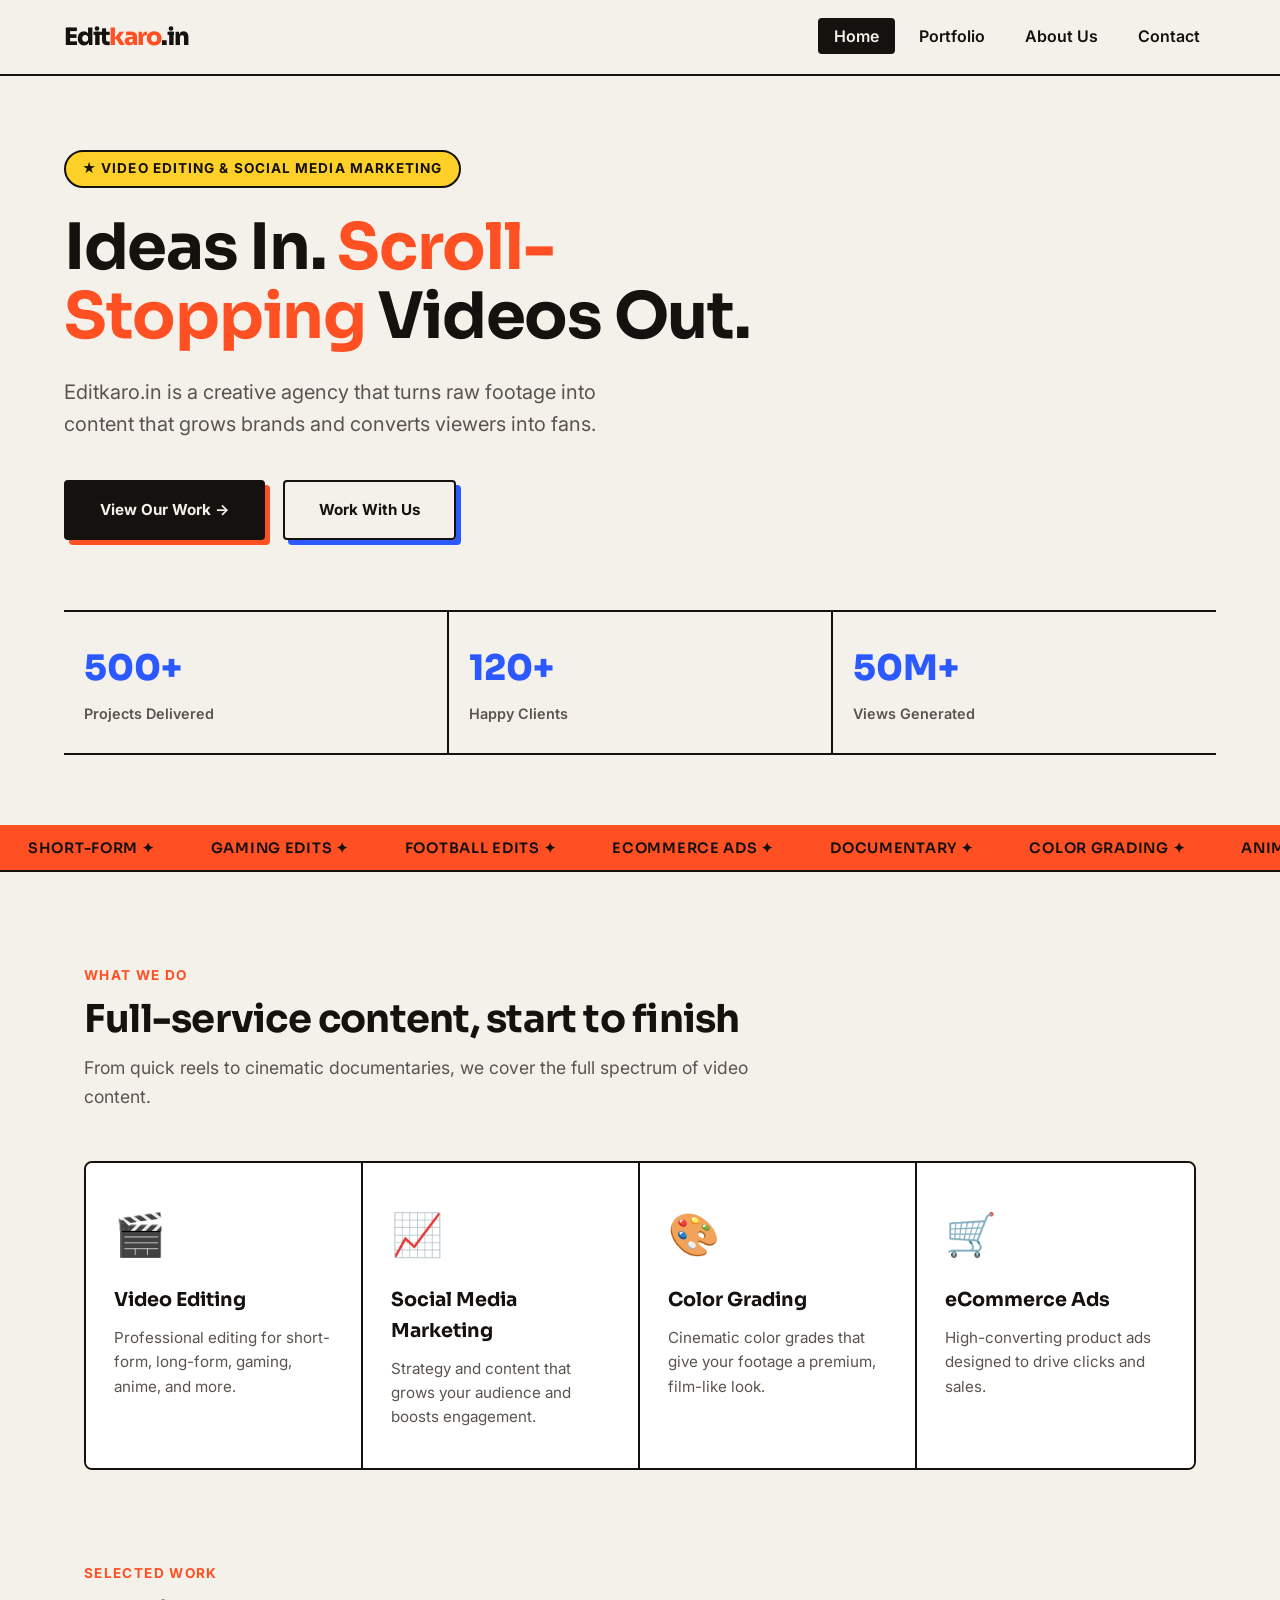
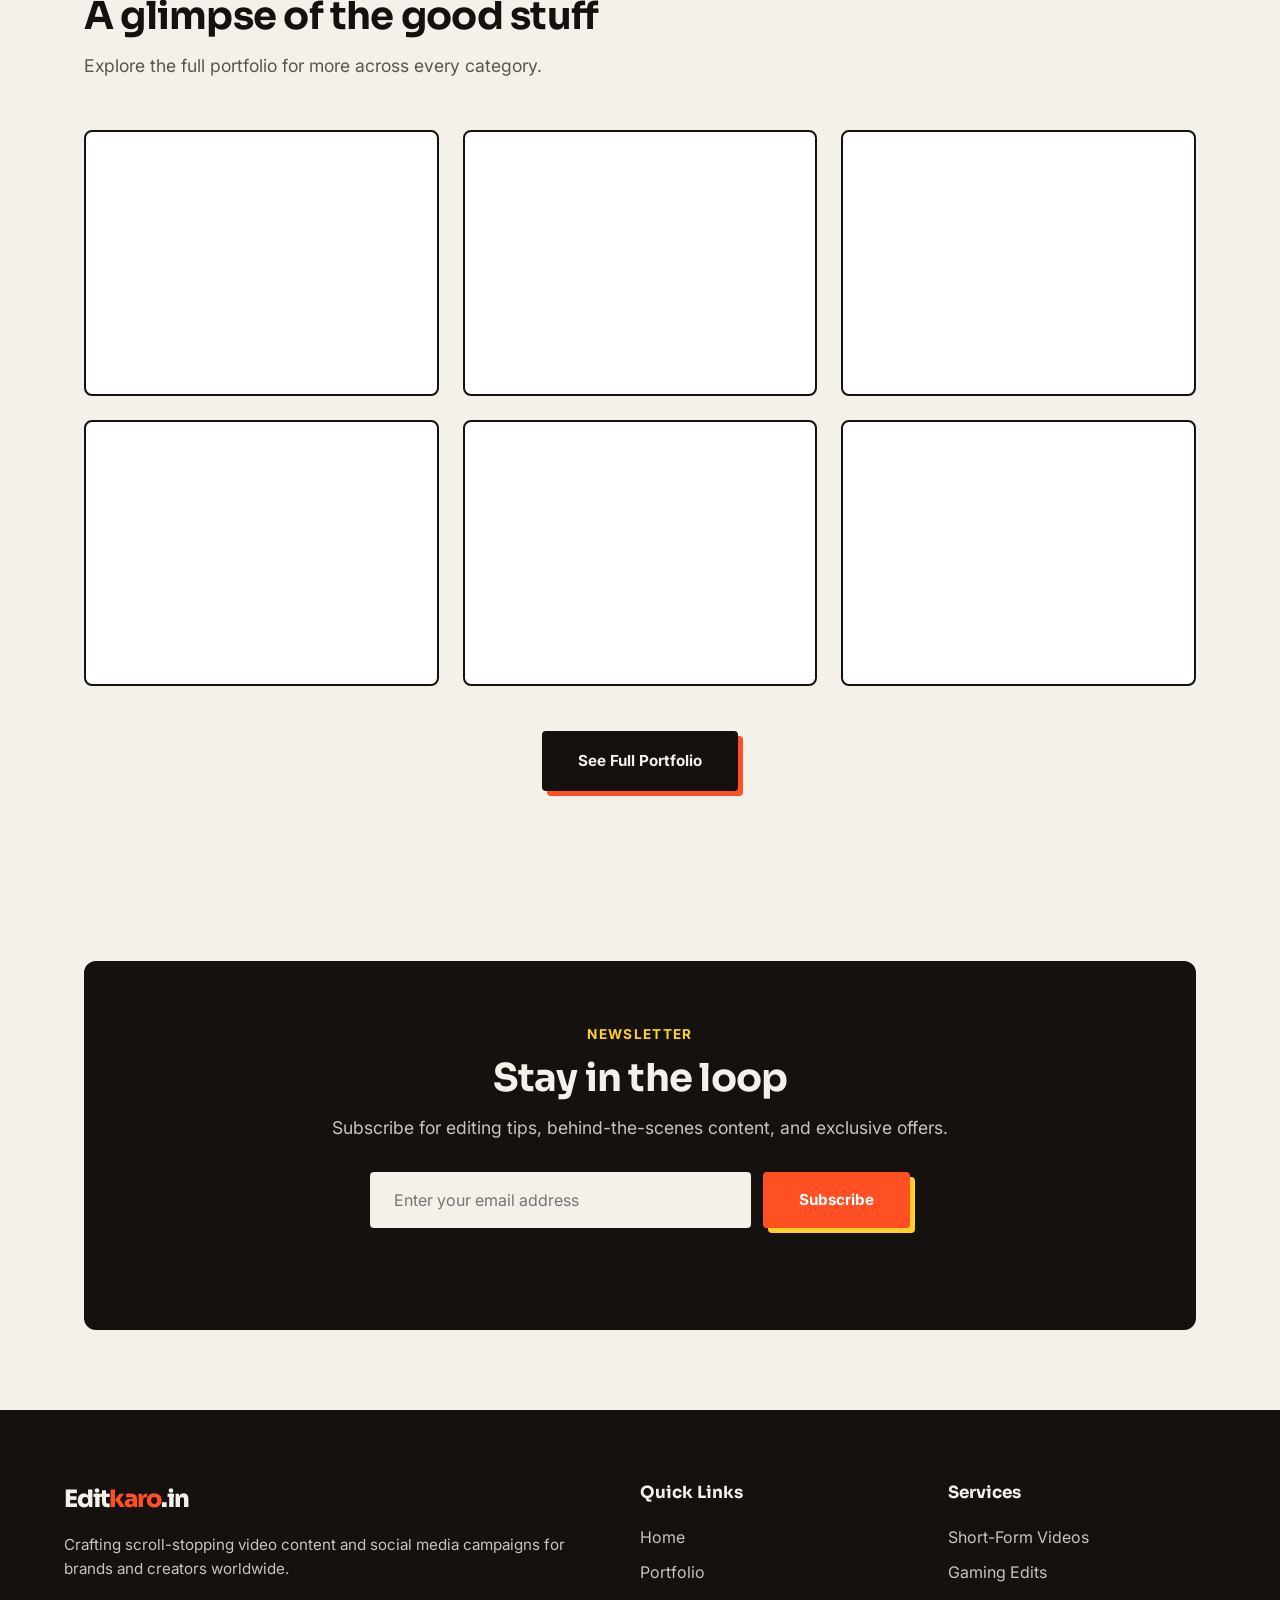
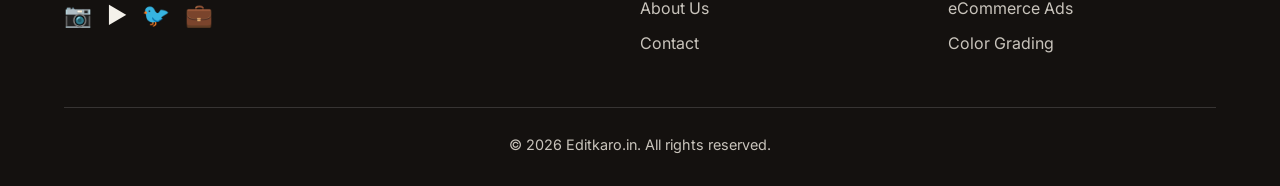
==== commit 3b0bbbd2: "Update fonts to Inter/Sora and reduce oversized type" ====
--- a/final-project/index.html
+++ b/final-project/index.html
@@ -20,7 +20,7 @@
 
     <link rel="canonical" href="https://editkaro.in">
     <link rel="preconnect" href="https://fonts.googleapis.com">
-    <link href="https://fonts.googleapis.com/css2?family=Space+Grotesk:wght@400;500;600;700&family=Syne:wght@600;700;800&display=swap" rel="stylesheet">
+    <link href="https://fonts.googleapis.com/css2?family=Inter:wght@400;500;600;700&family=Sora:wght@600;700;800&display=swap" rel="stylesheet">
     <link rel="stylesheet" href="css/styles.css">
 </head>
 <body>
@@ -193,3 +193,4 @@
     <script src="js/forms.js"></script>
 </body>
 </html>
+
--- a/final-project/css/styles.css
+++ b/final-project/css/styles.css
@@ -25,7 +25,7 @@
 }
 
 body {
-    font-family: 'Space Grotesk', sans-serif;
+    font-family: 'Inter', sans-serif;
     background: var(--bg);
     color: var(--ink);
     overflow-x: hidden;
@@ -36,10 +36,10 @@
 img { max-width: 100%; display: block; }
 
 .display {
-    font-family: 'Syne', sans-serif;
-    font-weight: 800;
+    font-family: 'Sora', sans-serif;
+    font-weight: 700;
     letter-spacing: -0.02em;
-    line-height: 0.98;
+    line-height: 1.08;
 }
 
 .container {
@@ -58,9 +58,9 @@
     color: var(--bg);
     border: 2px solid var(--ink);
     border-radius: 4px;
-    font-family: 'Space Grotesk', sans-serif;
+    font-family: 'Inter', sans-serif;
     font-weight: 700;
-    font-size: 1rem;
+    font-size: 0.95rem;
     cursor: pointer;
     transition: transform 0.15s ease, background 0.2s ease, color 0.2s ease, box-shadow 0.2s ease;
     box-shadow: 5px 5px 0 var(--accent);
@@ -104,8 +104,8 @@
 }
 
 .logo {
-    font-family: 'Syne', sans-serif;
-    font-size: 1.7rem;
+    font-family: 'Sora', sans-serif;
+    font-size: 1.5rem;
     font-weight: 800;
     letter-spacing: -1px;
 }
@@ -165,9 +165,9 @@
 .marquee-track {
     display: inline-block;
     animation: scrollX 22s linear infinite;
-    font-family: 'Syne', sans-serif;
-    font-weight: 700;
-    font-size: 1rem;
+    font-family: 'Sora', sans-serif;
+    font-weight: 600;
+    font-size: 0.9rem;
     text-transform: uppercase;
     letter-spacing: 0.05em;
 }
@@ -206,9 +206,9 @@
 }
 
 .hero-title {
-    font-size: clamp(2.8rem, 9vw, 7rem);
+    font-size: clamp(2.2rem, 5.5vw, 4rem);
     margin-bottom: 25px;
-    max-width: 14ch;
+    max-width: 16ch;
 }
 
 .hero-title em {
@@ -250,8 +250,8 @@
 .stat:last-child { border-right: none; }
 
 .stat-number, .stat-plus {
-    font-family: 'Syne', sans-serif;
-    font-size: 3rem;
+    font-family: 'Sora', sans-serif;
+    font-size: 2.2rem;
     font-weight: 800;
     display: inline;
     color: var(--accent-2);
@@ -274,7 +274,7 @@
 }
 
 .page-header h1 {
-    font-size: clamp(2.5rem, 7vw, 5rem);
+    font-size: clamp(2.1rem, 4.5vw, 3.2rem);
     margin-bottom: 18px;
 }
 
@@ -305,7 +305,7 @@
 }
 
 .section-title {
-    font-size: clamp(2rem, 5vw, 3.4rem);
+    font-size: clamp(1.7rem, 3.5vw, 2.4rem);
     margin-bottom: 14px;
 }
 
@@ -343,8 +343,8 @@
 }
 
 .service-card h3 {
-    font-family: 'Syne', sans-serif;
-    font-size: 1.3rem;
+    font-family: 'Sora', sans-serif;
+    font-size: 1.2rem;
     margin-bottom: 10px;
 }
 
@@ -368,8 +368,8 @@
     border: 2px solid var(--line);
     border-radius: 50px;
     cursor: pointer;
-    font-family: 'Space Grotesk', sans-serif;
-    font-size: 0.9rem;
+    font-family: 'Inter', sans-serif;
+    font-size: 0.88rem;
     font-weight: 600;
     transition: all 0.2s ease;
 }
@@ -478,8 +478,8 @@
 }
 
 .portfolio-item .item-title {
-    font-family: 'Syne', sans-serif;
-    font-size: 1.15rem;
+    font-family: 'Sora', sans-serif;
+    font-size: 1.1rem;
     font-weight: 700;
     color: #fff;
 }
@@ -546,8 +546,8 @@
 }
 
 .lightbox-title {
-    font-family: 'Syne', sans-serif;
-    font-size: 1.9rem;
+    font-family: 'Sora', sans-serif;
+    font-size: 1.6rem;
     margin-bottom: 15px;
 }
 
@@ -621,7 +621,7 @@
     border: 2px solid var(--bg);
     background: var(--bg);
     color: var(--ink);
-    font-family: 'Space Grotesk', sans-serif;
+    font-family: 'Inter', sans-serif;
     font-size: 1rem;
 }
 
@@ -682,8 +682,8 @@
 }
 
 .team-card h3 {
-    font-family: 'Syne', sans-serif;
-    font-size: 1.2rem;
+    font-family: 'Sora', sans-serif;
+    font-size: 1.15rem;
     margin-bottom: 4px;
 }
 
@@ -720,8 +720,8 @@
 .mv-card:nth-child(2) { box-shadow: 6px 6px 0 var(--accent-2); }
 
 .mv-card h3 {
-    font-family: 'Syne', sans-serif;
-    font-size: 1.7rem;
+    font-family: 'Sora', sans-serif;
+    font-size: 1.4rem;
     margin-bottom: 15px;
 }
 
@@ -738,8 +738,8 @@
 }
 
 .contact-info h3 {
-    font-family: 'Syne', sans-serif;
-    font-size: 2rem;
+    font-family: 'Sora', sans-serif;
+    font-size: 1.7rem;
     margin-bottom: 20px;
 }
 
@@ -795,7 +795,7 @@
     border: 2px solid var(--line);
     background: var(--bg);
     color: var(--ink);
-    font-family: 'Space Grotesk', sans-serif;
+    font-family: 'Inter', sans-serif;
     font-size: 0.95rem;
 }
 
@@ -829,8 +829,8 @@
 .footer-col .logo span { color: var(--accent); }
 
 .footer-col h4 {
-    font-family: 'Syne', sans-serif;
-    font-size: 1.1rem;
+    font-family: 'Sora', sans-serif;
+    font-size: 1.05rem;
     margin-bottom: 18px;
 }
 
